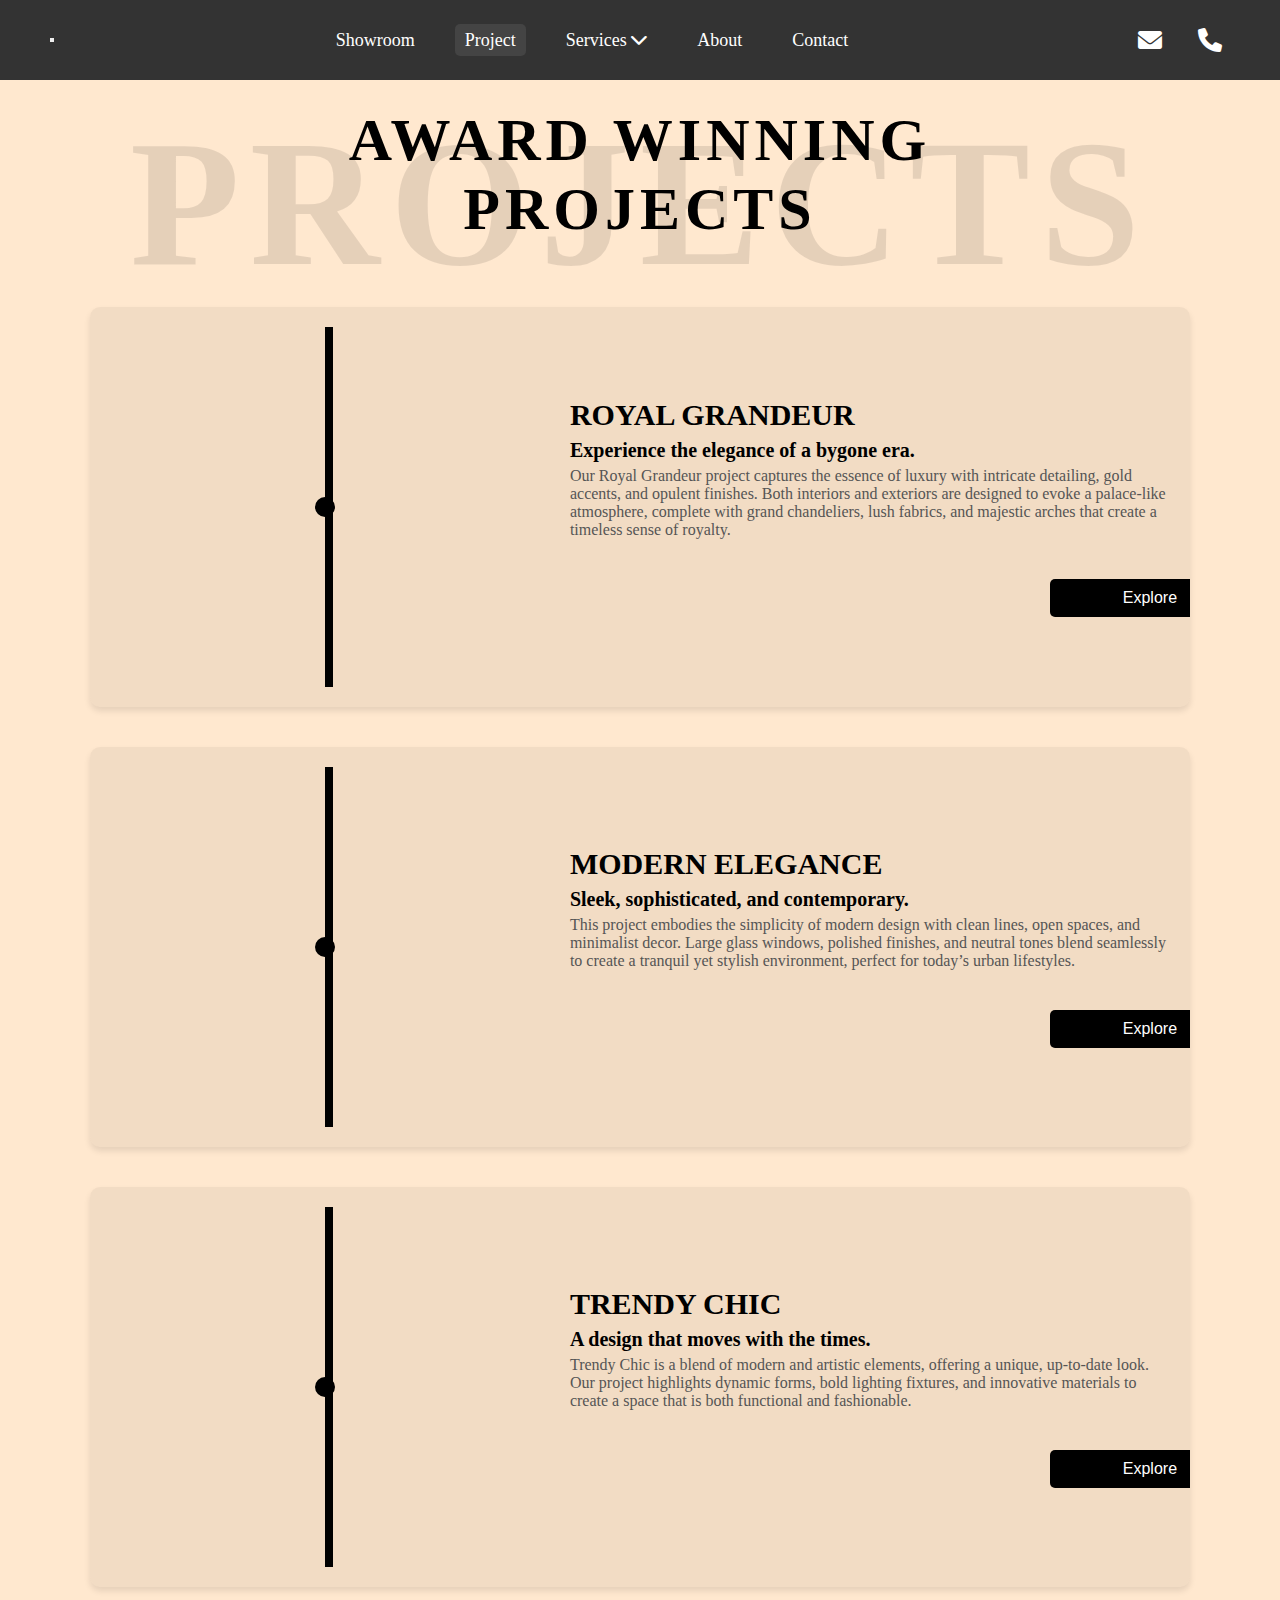
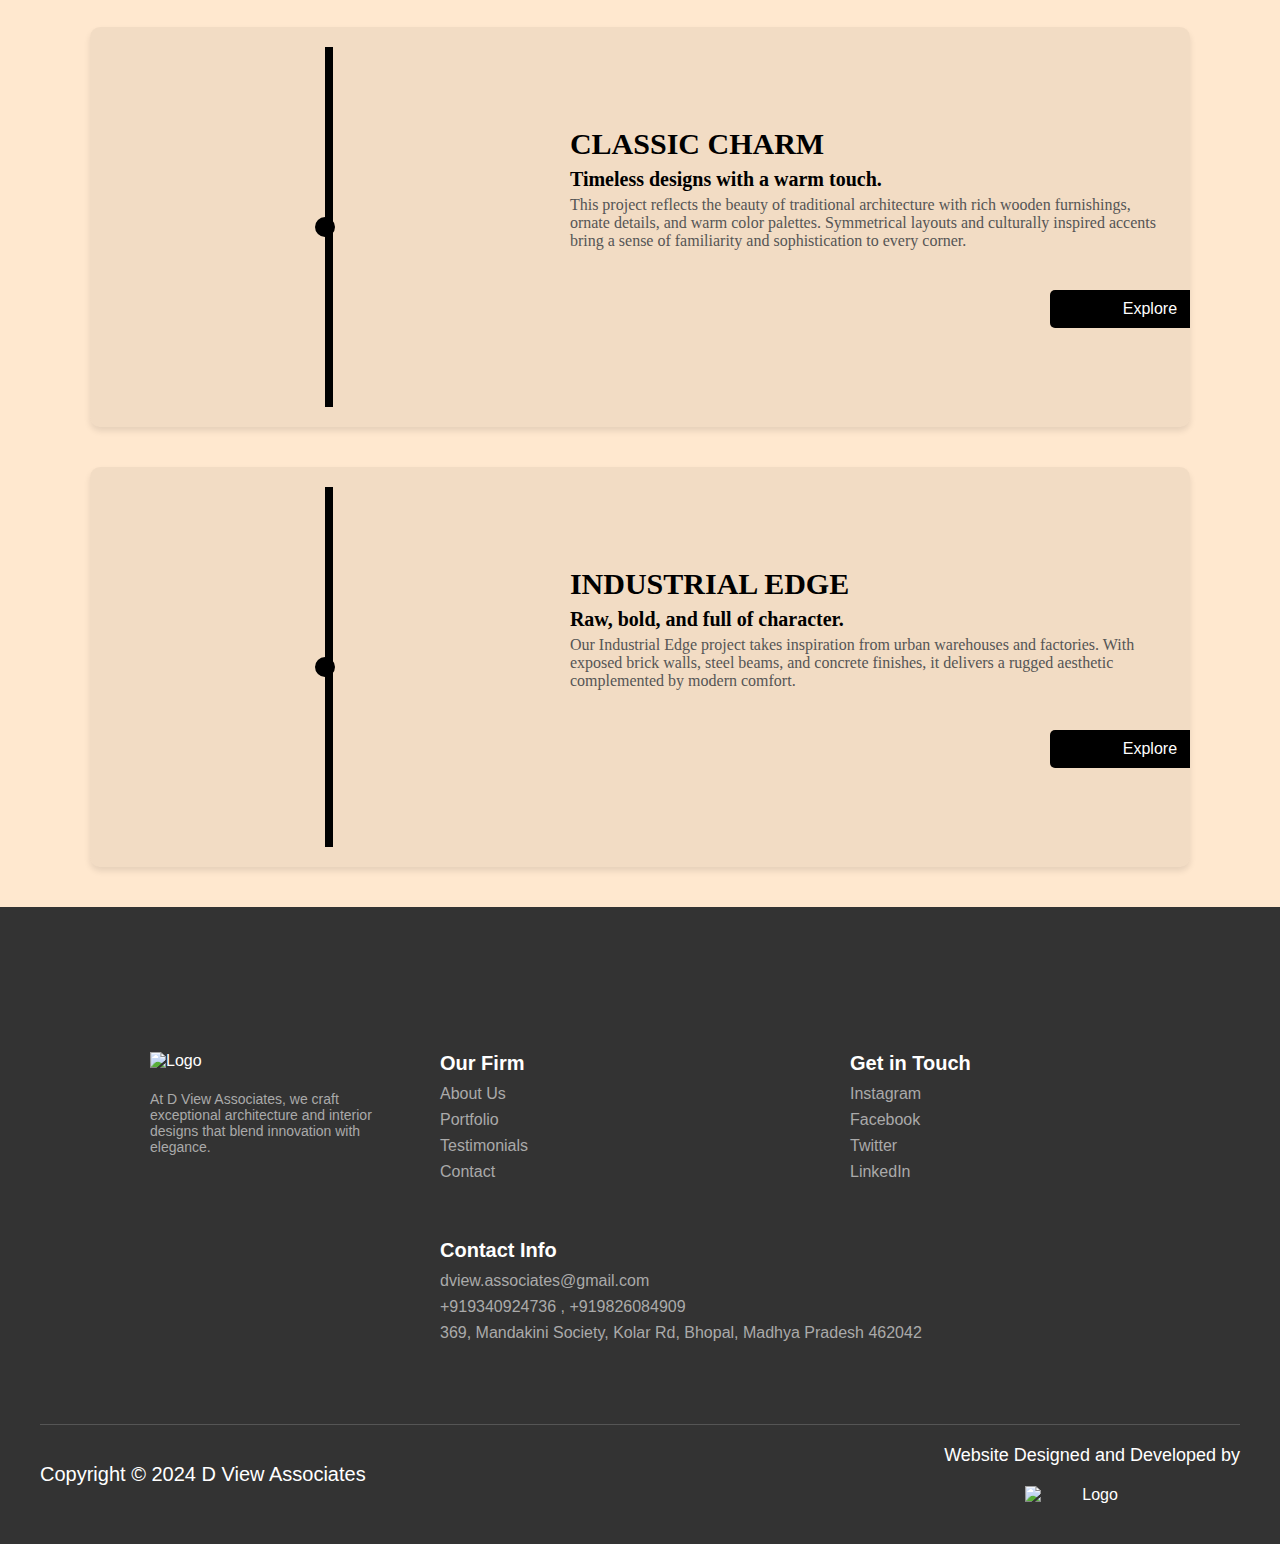
==== projects.html @ cf9302df "Add files via upload" ====
<!DOCTYPE html>
<html lang="en">

<head>
    <meta charset="UTF-8">
    <meta name="viewport" content="width=device-width, initial-scale=1.0">
    <title>Projects</title>
    <link rel="stylesheet" href="projects.css">
    <!-- Link to Font Awesome for icons -->
    <link rel="stylesheet" href="https://cdnjs.cloudflare.com/ajax/libs/font-awesome/6.0.0-beta3/css/all.min.css">
</head>

<body>

    <!-- Navbar Section -->
       <!-- Navbar Section -->
       <div class="navbar">
        <!-- Hamburger Menu Button -->
        <button class="hamburger-btn" id="hamburgerBtn" aria-label="Toggle navigation">
            <span></span>
            <span></span>
            <span></span>
        </button>
        <!-- Logo -->
        <div class="logo">
            <img src="/Users/aakashjaiswal/Desktop/dview/UI:UX/dview_logo_nobg.png" alt="Logo">
        </div>
        <!-- Desktop Menu -->
        <div class="menu desktop-menu">
            <ul>
                <li><a href="dashboard.html">Showroom</a></li>
                <li><a href="#" class="active">Project</a></li>
                <li>
                    <a href="#" class="services-link">
                        Services <i class="fas fa-chevron-down"></i>
                    </a>
                </li>
                <li><a href="aboutus.html">About</a></li>
                <li><a href="contacts.html">Contact</a></li>
            </ul>
        </div>
        <!-- Right Section (Desktop Only) -->
        <div class="right-section desktop-only">
            <a href="mailto:dview.associates@gmail.com" class="fas fa-envelope" aria-label="Email"></a>
            <a href="tel:+919340924736" class="fas fa-phone" aria-label="Contact"></a>
        </div>
    </div>

    <!-- Mobile Navigation -->
    <div class="mobile-nav" id="mobileNav">
        <nav>
            <a href="dashboard.html">Showroom</a>
            <a href="projects.html" class="active2">Project</a>
            <a href="#" class="services-link">Services</a>
            <a href="aboutus.html">About</a>
            <a href="contacts.html">Contact</a>
            <!-- Contact links for mobile -->
            <div class="mobile-contact">
                <a href="mailto:dview.associates@gmail.com">
                    <i class="fas fa-envelope"></i> Email
                </a>
                <a href="tel:+919340924736">
                    <i class="fas fa-phone"></i> Call
                </a>
            </div>
        </nav>
    </div>

    <!-- Text Overlay Widget -->
    <div class="project-section">
        <h1 class="project-title">PROJECTS</h1>
        <h2 class="award-title">AWARD WINNING <br> PROJECTS</h2>
    
        <!-- Widget 1 -->
        <div class="widget">
            <div class="image-slider-container" id="slider1">
                <div class="before-image" style="background-image: url('/Users/aakashjaiswal/Desktop/dview/UI:UX/drag.png');"></div>
                <div class="after-image" style="background-image: url('/Users/aakashjaiswal/Desktop/dview/UI:UX/drag2.png');"></div>
                <div class="slider">
                    <div class="handle"></div>
                </div>
            </div>
            <div class="widget-content">
                <h3>ROYAL GRANDEUR</h3>
                <h4>Experience the elegance of a bygone era.</h4>
                <p>Our Royal Grandeur project captures the essence of luxury with intricate detailing, gold accents, and opulent finishes. Both interiors and exteriors are designed to evoke a palace-like atmosphere, complete with grand chandeliers, lush fabrics, and majestic arches that create a timeless sense of royalty.</p>               
                <button onclick="window.location.href='album.html'">Explore</button>
            </div>
        </div>
    
        <!-- Widget 2 -->
        <div class="widget">
            <div class="image-slider-container" id="slider2">
                <div class="before-image" style="background-image: url('/Users/aakashjaiswal/Desktop/dview/UI:UX/drag5.png');"></div>
                <div class="after-image" style="background-image: url('/Users/aakashjaiswal/Desktop/dview/UI:UX/drag6.png');"></div>
                <div class="slider">
                    <div class="handle"></div>
                </div>
            </div>
            <div class="widget-content">
                <h3>Modern Elegance</h3>
                <h4>Sleek, sophisticated, and contemporary.</h4>
                <p>This project embodies the simplicity of modern design with clean lines, open spaces, and minimalist decor. Large glass windows, polished finishes, and neutral tones blend seamlessly to create a tranquil yet stylish environment, perfect for today’s urban lifestyles.</p>
                <button onclick="window.location.href='album.html'">Explore</button>
            </div>
        </div>
    
        <div class="widget">
            <div class="image-slider-container" id="slider3">
                <div class="before-image" style="background-image: url('/Users/aakashjaiswal/Desktop/dview/UI:UX/darg3.png');"></div>
                <div class="after-image" style="background-image: url('/Users/aakashjaiswal/Desktop/dview/UI:UX/drag4.png');"></div>
                <div class="slider">
                    <div class="handle"></div>
                </div>
            </div>
            <div class="widget-content">
                <h3>Trendy Chic</h3>
                <h4>A design that moves with the times.</h4>
                <p>Trendy Chic is a blend of modern and artistic elements, offering a unique, up-to-date look. Our project highlights dynamic forms, bold lighting fixtures, and innovative materials to create a space that is both functional and fashionable.</p>
                <button onclick="window.location.href='album.html'">Explore</button>
            </div>
        </div>

        <div class="widget">
            <div class="image-slider-container" id="slider4">
                <div class="before-image" style="background-image: url('/Users/aakashjaiswal/Desktop/dview/site_images/Screenshot 2025-01-26 at 11.18.32 PM.jpeg');"></div>
                <div class="after-image" style="background-image: url('/Users/aakashjaiswal/Desktop/dview/site_images/A948DFCA-0AB7-4350-B356-2C0446B22105_1_201_a.jpeg');"></div>
                <div class="slider">
                    <div class="handle"></div>
                </div>
            </div>
            <div class="widget-content">
                <h3>Classic Charm</h3>
                <h4>Timeless designs with a warm touch.</h4>
                <p>This project reflects the beauty of traditional architecture with rich wooden furnishings, ornate details, and warm color palettes. Symmetrical layouts and culturally inspired accents bring a sense of familiarity and sophistication to every corner.</p>
                <button onclick="window.location.href='album.html'">Explore</button>
            </div>
        </div>

        <div class="widget">
            <div class="image-slider-container" id="slider5">
                <div class="before-image" style="background-image: url('/Users/aakashjaiswal/Desktop/dview/site_images/revit-3d-design-visualisation\,png_enhanced.jpeg');"></div>
                <div class="after-image" style="background-image: url('/Users/aakashjaiswal/Desktop/dview/site_images/revit-3d-design-visualisation\,png\ 2_enhanced.jpeg');"></div>
                <div class="slider">
                    <div class="handle"></div>
                </div>
            </div>
            <div class="widget-content">
                <h3>Industrial Edge</h3>
                <h4>Raw, bold, and full of character.</h4>
                <p>Our Industrial Edge project takes inspiration from urban warehouses and factories. With exposed brick walls, steel beams, and concrete finishes, it delivers a rugged aesthetic complemented by modern comfort.</p>               
                <button onclick="window.location.href='album.html'">Explore</button>
            </div>
        </div>
    </div>
    <!-- Dropdown Sections -->
    <div id="servicesDropdown" class="services-dropdown">
        <div class="dropdown-content">
            <div class="dropdown-column">
                <h3>Design Services</h3>
                <a href="album.html">Interior Design</a>
                <a href="album.html">Architectural Design</a>
                <a href="album.html">Space Planning</a>
            </div>
            <div class="dropdown-column">
                <h3>Consultation</h3>
                <a href="album.html">Color Consultation</a>
                <a href="album.html">Material Selection</a>
                <a href="album.html">Lighting Design</a>
            </div>
            <div class="dropdown-column">
                <h3>Implementation</h3>
                <a href="album.html">Project Management</a>
                <a href="album.html">Construction</a>
                <a href="album.html">Renovation</a>
            </div>
        </div>
    </div>
    <footer>
        <div class="footer-container">
          <!-- Left Section: Logo and Message -->
          <div class="footer-left">
            <img src="/Users/aakashjaiswal/Desktop/dview/UI:UX/Dview_web_logo_full.png" alt="Logo" class="footer-logo">
            <p>At D View Associates, we craft exceptional architecture and interior designs that blend innovation with elegance.</p>
          </div>
    
          <!-- Right Section: Columns -->
          <div class="footer-right">
            <!-- Column 1: Our Firm -->
            <div class="footer-column">
              <h3>Our Firm</h3>
              <ul>
                <li><a href="#about">About Us</a></li>
                <li><a href="#portfolio">Portfolio</a></li>
                <li><a href="#testimonials">Testimonials</a></li>
                <li><a href="#contact">Contact</a></li>
              </ul>
            </div>
    
            <!-- Column 2: Get in Touch -->
            <div class="footer-column">
              <h3>Get in Touch</h3>
              <ul>
                <li><a href="https://www.instagram.com/dview.co.in/">Instagram</a></li>
                <li><a href="#facebook">Facebook</a></li>
                <li><a href="#twitter">Twitter</a></li>
                <li><a href="#linkedin">LinkedIn</a></li>
              </ul>
            </div>
    
            <!-- Column 3: Contact Info -->
            <div class="footer-column">
              <h3>Contact Info</h3>
              <ul>
                <li><a><a href="mailto:dview.associates@gmail.com"> dview.associates@gmail.com</a></li>
                <li><a>
                    <a href="tel:+919340924736">+919340924736 ,</a>
                    <a href="tel:+919826084909">+919826084909</a></li>
                <li><a><a href="https://www.google.com/maps/place/369,+Mandakini+Society,+Mandakini+Colony,+Kolar+Rd,+Bhopal,+Madhya+Pradesh+462042/@23.1850171,77.4208085,17z/data=!3m1!4b1!4m6!3m5!1s0x397c436fa3f3d1ff:0x562c33975e2f940d!8m2!3d23.1850171!4d77.4208085!16s%2Fg%2F11kykh_09q?entry=ttu&g_ep=EgoyMDI0MTIxMS4wIKXMDSoASAFQAw%3D%3D">369, Mandakini Society, Kolar Rd, Bhopal, Madhya Pradesh 462042</a> </li>
              </ul>
            </div>
          </div>
        </div>
        <div class="footer-credentials">
            <div class="footer-credentials-line"></div>
            <div class="footer-credentials-content">
              <div class="footer-credentials-left">
                <p>Copyright &#169; 2024 D View Associates</p>
              </div>
              <div class="footer-credentials-right">
                <p>Website Designed and Developed by</p>
                <img src="/Users/aakashjaiswal/Desktop/salefit/salefit_full_nobg.png" alt="Logo" class="footer-credentials-logo">
              </div>
            </div>
          </div>
      </footer>
    <script src="projects.js"></script>
</body>

</html>
---- projects.css ----
/* Reset and base styles */
* {
    margin: 0;
    padding: 0;
    box-sizing: border-box;
}

body {
    margin: 0;
    padding: 0;
    width: 100%;
    min-height: 100vh;
    background: #ffe8cf;
    position: relative;
    overflow-x: hidden;
}

/* Fonts */
@font-face {
    font-family: 'BauerBodoniItalic';
    src: url('fonts/BauerBodoniItalic.otf') format('truetype');
    font-style: italic;
    font-weight: normal;
}

@font-face {
    font-family: 'seasons';
    src: url('fonts/the-seasons.ttf') format('truetype');
    font-style: italic;
    font-weight: normal;
}
@font-face {
    font-family: 'league';
    src: url('/Users/aakashjaiswal/Desktop/Raj_Snacks_Parlour/League_Spartan/league_1.ttf') format('truetype');
    font-style: italic;
    font-weight: normal;
}
@font-face {
    font-family: 'mont';
    src: url('/Users/aakashjaiswal/Desktop/FONTS/montserrat/Montserrat-Bold.ttf') format('truetype');
    font-style: italic;
    font-weight: normal;
}
@font-face {
    font-family: 'mont-reg';
    src: url('/Users/aakashjaiswal/Desktop/FONTS/montserrat/Montserrat-Regular.ttf') format('truetype');
    font-style: italic;
    font-weight: normal;
}
@font-face {
    font-family: 'sans';
    src: url('/Users/aakashjaiswal/Desktop/dview/OnlineWebFonts_COM_8037294ec54f4d066547cb198610d8e1/Sans/Sans.ttf') format('truetype');
    font-weight: normal;
}
@font-face {
    font-family: 'lastica';
    src: url('/Users/aakashjaiswal/Desktop/dview/fonts/fonnts.com-Lastica.ttf') format('truetype');
    font-style: italic;
    font-weight: normal;
}
@font-face {
    font-family: 'FAIR';
    src: url('/Users/aakashjaiswal/Desktop/FONTS/playfair-display/PlayfairDisplay-Regular.ttf') format('truetype');
    font-style: italic;
    font-weight: normal;
}
@font-face {
    font-family: 'FAIR-b';
    src: url('/Users/aakashjaiswal/Desktop/FONTS/playfair-display/PlayfairDisplay-Bold.ttf') format('truetype');
    font-style: italic;
    font-weight: normal;
}
@font-face {
    font-family: 'itc';
    src: url('/Users/aakashjaiswal/Desktop/FONTS/itc bauhaus/BauhausStd-Medium.ttf') format('truetype');
    font-style: italic;
    font-weight: normal;
}
@font-face {
    font-family: 'itc-reg';
    src: url('/Users/aakashjaiswal/Desktop/FONTS/itc bauhaus/BauhausStd-Light.ttf') format('truetype');
    font-style: italic;
    font-weight: normal;
}
@font-face {
    font-family: 'FAIR-b';
    src: url('/Users/aakashjaiswal/Desktop/FONTS/playfair-display/PlayfairDisplay-Bold.ttf') format('truetype');
    font-style: italic;
    font-weight: normal;
}
@font-face {
    font-family: 'amb';
    src: url('/Users/aakashjaiswal/Desktop/FONTS/ambiguity/FontsFree-Net-Ambiguity4.ttf') format('truetype');
    font-style: italic;
    font-weight: normal;
}
/* Navbar */
.navbar {
    position: fixed;
    top: 0;
    left: 0;
    width: 100%;
    height: 80px;
    background: #333;
    z-index: 1000;
    display: flex;
    justify-content: space-between;
    align-items: center;
    padding: 0 50px; /* Increased padding */
}

.logo {
    position: absolute;
    left: 30px;
    height: 120px;
    z-index: 1002;
}

.logo img {
    height: 100%;
    width: auto;
}

/* Desktop Menu */
.menu.desktop-menu {
    display: flex;
    align-items: center;
}

.menu.desktop-menu ul {
    display: flex;
    list-style: none;
    gap: 30px; /* Increased gap */
    margin: 0;
    padding: 0;
}

.menu.desktop-menu ul li a {
    text-decoration: none;
    color: white;
    font-size: 18px;
    padding: 6px 10px;
    line-height: 80px;
    transition: all 0.3s ease;
    font-family: 'seasons', serif;
    font-weight: 500;
}

.menu.desktop-menu ul li a.active { 
    background-color: #444;
    border-radius: 5px; /* Optional for smooth edges */
 }

/* Right Section */
.right-section.desktop-only {
    display: flex;
    align-items: center;
    gap: 20px;
}

.right-section.desktop-only a {
    font-size: 24px;
    color: white;
    text-decoration: none;
    padding: 8px;
}

/* Mobile Elements - Hidden by Default */
.hamburger-menu {
    display: none;
    cursor: pointer;
}

.sidenav {
    display: none;
}

/* Mobile Styles */
@media screen and (max-width: 768px) {
    /* Force mobile viewport */
    html, body {
        width: 100%;
        overflow-x: hidden;
        -webkit-text-size-adjust: 100%;
    }

    /* Navbar mobile */
    .navbar {
        height: 60px;
        padding: 0 15px;
        position: fixed;
        top: 0;
        left: 0;
        width: 100%;
        display: flex;
        justify-content: center;
        align-items: center;
        background: #333;
        z-index: 1000;
    }

    .logo {
        left: 50%;
        transform: translateX(-50%);
    }

    .logo img {
        height: 70px;
    }

    /* Hide desktop elements */
    .menu.desktop-menu,
    .right-section.desktop-only,
    .floating-leaf,
    #servicesDropdown,
    .dropdown {
        display: none !important;
    }

    /* Main content container */
    .main-content {
        width: 100%;
        margin-top: 60px;
        padding: 15px;
        background: #fff;
        position: relative;
        z-index: 1;
    }


    /* Footer adjustments */
    footer {
        width: 100%;
        padding: 20px 15px;
    }

    .footer-container {
        flex-direction: column;
    }

    /* Ensure all content is visible */
    .main-content *,
    .navbar * {
        visibility: visible !important;
        opacity: 1 !important;
    }

    /* Fix image scaling */
    img {
        max-width: 100%;
        height: auto;
    }

    /* Sidenav styles */
    .sidenav {
        height: 100vh;
        width: 0;
        position: fixed;
        top: 60px;
        left: -250px; /* Start off-screen */
        background-color: #333;
        overflow-x: hidden;
        transition: all 0.3s ease-in-out;
        z-index: 999;
        padding-top: 20px;
    }

    .sidenav.active {
        left: 0; /* Slide in */
        width: 250px;
    }

    .sidenav a {
        padding: 15px 25px;
        text-decoration: none;
        font-size: 18px;
        color: white;
        display: block;
        transition: 0.3s;
        white-space: nowrap;
        font-family: 'seasons', serif;
    }

    .sidenav a:hover {
        color: #f1f1f1;
    }

    /* Hamburger menu */
    .hamburger-menu {
        display: block;
        position: absolute;
        left: 15px;
        top: 50%;
        transform: translateY(-50%);
        cursor: pointer;
        z-index: 1001;
    }

    .hamburger-line {
        width: 25px;
        height: 3px;
        background-color: white;
        margin: 5px 0;
        transition: 0.3s;
        display: block;
    }

    /* Active Hamburger Animation */
    .hamburger-menu.active .hamburger-line:nth-child(1) {
        transform: rotate(-45deg) translate(-5px, 6px);
    }

    .hamburger-menu.active .hamburger-line:nth-child(2) {
        opacity: 0;
    }

    .hamburger-menu.active .hamburger-line:nth-child(3) {
        transform: rotate(45deg) translate(-5px, -6px);
    }

    /* Sidenav */
    .sidenav {
        height: 100%;
        width: 250px;
        position: fixed;
        top: 60px;
        left: -250px;
        background-color: #333;
        overflow-x: hidden;
        transition: 0.3s;
        z-index: 999;
        padding-top: 20px;
    }

    .sidenav.active {
        left: 0;
    }

    .sidenav a {
        padding: 15px 25px;
        text-decoration: none;
        font-size: 18px;
        color: white;
        display: block;
        transition: 0.3s;
        font-family: 'seasons', serif;
    }

    .sidenav a:hover {
        background-color: #444;
    }

    .sidenav-contact {
        position: absolute;
        bottom: 20px;
        width: 100%;
        display: flex;
        justify-content: center;
        gap: 20px;
    }

    .sidenav-contact a {
        padding: 10px;
        font-size: 20px;
    }

    /* Navbar adjustments */
    .navbar {
        justify-content: center;
        padding: 0 15px;
    }

    .logo {
        margin: 0 auto;
    }

    /* Hamburger Button */
    .hamburger-btn {
        position: absolute;
        left: 15px;
        top: 50%;
        transform: translateY(-50%);
        background: none;
        border: none;
        cursor: pointer;
        z-index: 1001;
        padding: 10px;
    }

    .hamburger-btn span {
        display: block;
        width: 25px;
        height: 3px;
        background-color: white;
        margin: 5px 0;
        transition: 0.3s;
    }

    /* Mobile Navigation */
    .mobile-nav {
        position: fixed;
        top: 60px;
        left: -250px;
        width: 250px;
        height: calc(100vh - 60px);
        background-color: #333;
        transition: 0.3s;
        z-index: 999;
    }

    .mobile-nav.active {
        left: 0;
    }

    .mobile-nav nav {
        padding: 20px 0;
    }

    .mobile-nav a {
        display: block;
        padding: 15px 25px;
        color: white;
        text-decoration: none;
        font-size: 18px;
        transition: 0.3s;
    }

    .mobile-nav a:hover {
        background-color: #444;
    }

    /* Active Hamburger */
    .hamburger-btn.active span:nth-child(1) {
        transform: rotate(-45deg) translate(-5px, 6px);
    }

    .hamburger-btn.active span:nth-child(2) {
        opacity: 0;
    }

    .hamburger-btn.active span:nth-child(3) {
        transform: rotate(45deg) translate(-5px, -6px);
    }
}

/* Desktop Dropdown Styles */
.dropdown {
    position: absolute;
    top: 80px; /* Height of navbar */
    left: 50%;
    transform: translateX(-50%);
    background: white;
    min-width: 800px;
    display: none;
    padding: 20px;
    box-shadow: 0 2px 5px rgba(0,0,0,0.1);
    z-index: 999;
}

/* Dropdown columns */
.dropdown-column {
    float: left;
    width: 33.33%;
    padding: 10px 20px;
}

.dropdown-column h3 {
    color: #333;
    margin-bottom: 15px;
    font-size: 18px;
}

.dropdown-column a {
    display: block;
    color: #666;
    padding: 8px 0;
    text-decoration: none;
    transition: 0.3s;
}

.dropdown-column a:hover {
    color: #333;
}

/* Show dropdown */
.dropdown.show {
    display: block;
}

/* Desktop Menu Item with Dropdown */
.menu.desktop-menu ul li {
    position: relative;
}

/* Specific styles for email and contact icons */
.right-section .fa-envelope,
.right-section .fa-phone {
    transition: all 0.3s ease-in-out;
}

.right-section .fa-envelope:hover,
.right-section .fa-phone:hover {
    background-color: #555;
    border-radius: 50%;
    transform: scale(1.2);
    box-shadow: 0 4px 8px rgba(0, 0, 0, 0.3);
}
#searchDropdown {
    display: block; /* Initially hidden */
    position: absolute;
    top: 83px; /* Adjust based on your layout */
    background-color: #999;
    border-radius: 25px; /* Rounded corners */
    box-shadow: 0 4px 10px rgba(0, 0, 0, 0.1); /* Add subtle shadow */
    z-index: 100;
    align-items: ends;
    width: 300px;
}

/* Search input field */
#searchInput {
    width: 280px;;
    font-size: 16px;
    border: 1px solid #ccc;
    border-radius: 10px; /* Make it rounded */
    outline: none;
    transition: all 0.3s ease;
    height: 40px;

}

/* Focus effect */
#searchInput:focus {
    border-color: #007BFF;
    box-shadow: 0 0 5px rgba(0, 123, 255, 0.5);
}

/* Suggestion dropdown list */
#suggestionList {
    list-style: none;
    margin: 10px 0 0;
    padding: 0;
    max-height: 200px; /* Add scroll if suggestions are many */
    overflow-y: auto;
    background-color: #999;
}

/* Suggestion items */
#suggestionList li {
    padding: 10px 15px;
    font-size: 14px;
    cursor: pointer;
    color: #333;
    transition: background-color 0.3s ease;
    background-color: white;
}

/* Highlighted suggestion */
#suggestionList li:hover {
    background-color: #007BFF;
    color: #fff;
}
/*leaf section*/

.floating-leaf {
    position: fixed; /* or absolute, depending on your layout */
    z-index: -1; /* Set to a low positive value */
    opacity: 1; /* Ensure it is fully visible */
    height: 600px; /* Adjust height as needed */
    width: auto; /* Adjust width as needed */
}

.leaf-left {
    left: -300px; /* Position it on the left */
    top: 10%; /* Adjust as needed */
}

.leaf-right {
    right: -300px; /* Position it on the right */
    top: 10%; /* Adjust as needed */
}
@keyframes floatLeft {
    0% {
        transform: translateY(0);
    }
    50% {
        transform: translateY(20px);
    }
    100% {
        transform: translateY(0);
    }
}

@keyframes floatRight {
    0% {
        transform: translateY(0);
    }
    50% {
        transform: translateY(-20px);
    }
    100% {
        transform: translateY(0);
    }
}


/* General Footer Styling */
footer {
    background-color: #333;
    color: #fff;
    padding: 40px;
  }
  
  .footer-container {
    display: flex;
    justify-content: space-between;
    align-items: flex-start;
    flex-wrap: wrap;
  }
  
  /* Left Section */
  .footer-left {
    max-width: 25%;
    text-align: left;
    position: relative;
    margin-top:5%;
    font-family: sans-serif; /* Make the container relative for absolute positioning of child elements */
  }
  
  .footer-logo {
    width: 18vh;
    margin-bottom: 0px;
    margin-left: 20%;
    padding-top: 0px;
   margin-bottom: 7%; /* Lifts the logo higher */
  }
  
  .footer-left p {
    font-size: 14px;
    color: #aaa;
    margin-top: 5px; /* Brings the text closer to the logo */
    text-align: start;
    margin-left: 20%;
  }
  
  /* Right Section */
  .footer-right {
    display: flex;
    justify-content: space-between;
    flex-wrap: wrap;
    width: 70%;
    margin-top: 5%;
    background-color: #333;
  }
  
  .footer-column {
    flex: 1;
    min-width: 150px;
    margin: 0 20px;
  }
  
  .footer-column h3 {
    font-size: 20px;
    margin-bottom: 10px;
    font-family: sans-serif;
    font-weight: 550;
    text-align: start;
  }
  
  .footer-column ul {
    list-style: none;
    padding: 0;
    font-family: sans-serif;
    text-align: start;
    background-color: #333;
  }
  
  .footer-column ul li {
    margin-bottom: 8px;
  }
  
  .footer-column ul li a {
    color: #aaa;
    text-decoration: none;
    font-size: 16px;
  }
  
  .footer-column ul li a:hover {
    color: #fff;
    text-decoration: underline;
  }

  .footer-credentials {
    background-color: #333;
    color: #fff;
    padding-top: 2%;
    font-family: sans-serif;

  }
  
  .footer-credentials-line {
    border-top: 1px solid #555;
    margin-bottom:20px;
    width: 100%;
  }
  
  .footer-credentials-content {
    display: flex;
    justify-content: space-between;
    align-items: center;
  }
  
  .footer-credentials-left p {
    margin: 0;
    font-size:20px;
  }
  
  .footer-credentials-right {
  text-align: center; /* Center the content */
  display: flex;
  flex-direction: column; /* Stack the text and logo */
  align-items: center; /* Center align items */
}

.footer-credentials-right p {
  margin: 0 0 20px 0; /* Space between text and logo */
  font-size: 18px;
  font-weight:100;
}

.footer-credentials-logo {
  width: 15vh;
  height: auto;
}

/* Responsive Design */
@media (max-width: 768px) {
    .menu ul {
        display: none;
    }

    .dropdown {
        position: fixed;
        top: 80px;
        left: 0;
        right: 0;
        width: 100%;
        height: calc(100vh - 80px);
        max-height: calc(100vh - 80px);
        overflow-y: auto;
    }

    .dropdown .dropdown-column {
        width: 100%;
    }

    .advertisement-container {
        flex-direction: column;
        padding: 10px;
        gap: 30px;
        align-items: center; /* Center all items */
        width: 100%;
    }

    .ad-column {
        width: 90%; /* Slightly less than full width */
        margin: 0 auto; /* Center the column */
    }

    /* Large Ad Widget */
    .ad-widget-large {
        width: 98%;
        margin: 0 auto 15px;
        display: flex;
        flex-direction: column;
        align-items: center;
        border-radius: 8px;
        overflow: hidden;
        box-shadow: 0 4px 8px rgba(0,0,0,0.1);
        min-height: 580px;
        position: relative;
        background-size: 100% 100%; /* Full coverage */
        background-position: center;
        background-repeat: no-repeat;
    }

    .left-widget {
        width: 100%;
        height: 280px;
        position: relative;
        margin-bottom: 0;
        overflow: hidden; /* Ensure image doesn't overflow */
    }

    .left-widget img {
        width: 100%;
        height: 100%;
        object-fit: cover;
        object-position: center;
        display: block;
    }

    .right-widget {
        width: 100%;
        padding: 10px 15px;
        display: flex;
        flex-direction: column;
        align-items: center;
        text-align: center;
        background: rgba(255, 255, 255, 0.9);
    }

    /* Small Ad Widget */
    .ad-widget-small {
        width: 98%;
        margin: 0 auto 15px;
        padding: 30px;
        text-align: center;
        border-radius: 10px;
        box-shadow: 0 4px 8px rgba(0,0,0,0.1);
    }

    .small-image {
        width: 100%;
        max-width: 200px;
        margin: 0 auto 20px;
    }

    .small-image img {
        width: 100%;
        height: auto;
        display: block;
    }

    /* Medium Ad Widget */
    .ad-widget-medium {
        width: 98%;
        margin: 0 auto 15px;
        padding: 30px;
        text-align: center;
        border-radius: 10px;
        box-shadow: 0 4px 8px rgba(0,0,0,0.1);
    }

    /* Text and button styles */
    .ad-heading {
        font-size: 28px;
        margin: 5px 0;
        line-height: 1.2;
    }

    .ad-subheading {
        font-size: 36px;
        margin: 5px 0;
        line-height: 1.2;
    }

    .ad-desp {
        font-size: 15px;
        line-height: 1.5;
        margin: 8px 0;
        padding: 0 10px;
        max-width: 95%;
    }

    .ad-button {
        margin: 12px 0;
        padding: 12px 35px;
        font-size: 16px;
        width: auto;
        display: inline-block;
        position: relative;
        z-index: 1;
        background: #000;
        color: #fff;
        border: none;
        border-radius: 4px;
        cursor: pointer;
        text-decoration: none;
        text-align: center;
    }

    /* Feedback Widget */
    .feedback-widget-large {
        width: 90%;
        margin: 20px auto;
        padding: 30px 20px;
        text-align: center;
        border-radius: 10px;
        box-shadow: 0 4px 8px rgba(0,0,0,0.1);
        background: #fff;
    }

    /* Common margins and padding */
    .ad-heading,
    .ad-subheading,
    .ad-desp,
    .ad-button,
    .feedback-text,
    .feedback-provider {
        margin-left: auto;
        margin-right: auto;
        max-width: 90%;
    }

    /* Hide extra feedback widgets */
    .feedback-widget-medium,
    .feedback-widget-small {
        display: none;
    }
}

/* Responsive images */
img {
    max-width: 100%;
    height: auto;
    display: block;
}

/* Services Dropdown */
#servicesDropdown {
    position: fixed;
    top: 80px;
    left: 0;
    width: 100%;
    background: white;
    display: none;
    padding: 20px 0;
    box-shadow: 0 2px 5px rgba(0,0,0,0.1);
    z-index: 999;
}

#servicesDropdown.show {
    display: block;
}

.dropdown-content {
    max-width: 1200px;
    margin: 0 auto;
    display: flex;
    justify-content: space-between;
    padding: 0 20px;
}

.dropdown-column {
    flex: 1;
    padding: 0 20px;
}

.dropdown-column h3 {
    color: #333;
    margin-bottom: 15px;
    font-size: 18px;
}

.dropdown-column a {
    display: block;
    color: #666;
    padding: 8px 0;
    text-decoration: none;
    transition: 0.3s;
}

.dropdown-column a:hover {
    color: #333;
}

/* Mobile Navigation */
@media screen and (max-width: 768px) {
    .navbar {
        height: 60px;
        padding: 0 15px;
    }

    .hamburger-btn {
        position: absolute;
        left: 15px;
        top: 50%;
        transform: translateY(-50%);
        background: none;
        border: none;
        cursor: pointer;
        z-index: 1001;
        padding: 10px;
        display: block;
    }

    .hamburger-btn span {
        display: block;
        width: 25px;
        height: 3px;
        background-color: white;
        margin: 5px 0;
        transition: 0.3s;
    }

    .hamburger-btn.active span:nth-child(1) {
        transform: rotate(-45deg) translate(-5px, 6px);
    }

    .hamburger-btn.active span:nth-child(2) {
        opacity: 0;
    }

    .hamburger-btn.active span:nth-child(3) {
        transform: rotate(45deg) translate(-5px, -6px);
    }

    .mobile-nav {
        position: fixed;
        top: 60px;
        left: -250px;
        width: 250px;
        height: calc(100vh - 60px);
        background-color: #333;
        transition: 0.3s;
        z-index: 999;
    }

    .mobile-nav.active {
        left: 0;
    }

    .mobile-nav nav {
        padding: 20px 0;
    }

    .mobile-nav a {
        display: block;
        padding: 15px 25px;
        color: white;
        text-decoration: none;
        font-size: 18px;
        transition: 0.3s;
    }

    .menu.desktop-menu,
    #servicesDropdown {
        display: none !important;
    }
}

/* Services dropdown styles */
.services-dropdown {
    position: fixed;
    top: 80px;
    left: 0;
    width: 100%;
    background: white;
    opacity: 0;
    visibility: hidden;
    transform: translateY(-10px);
    transition: all 0.3s ease-in-out;
    box-shadow: 0 2px 5px rgba(0,0,0,0.1);
    z-index: 999;
}

.services-dropdown.show {
    opacity: 1;
    visibility: visible;
    transform: translateY(0);
}

.dropdown-content {
    max-width: 1200px;
    margin: 0 auto;
    display: flex;
    justify-content: space-between;
    padding: 30px 50px;
}

.dropdown-column {
    flex: 1;
    padding: 0 20px;
}

.dropdown-column h3 {
    color: #333;
    margin-bottom: 15px;
    font-size: 18px;
    font-weight: bold;
}

.dropdown-column a {
    display: block;
    color: #666;
    padding: 8px 0;
    text-decoration: none;
    transition: 0.3s;
}

.dropdown-column a:hover {
    color: #333;
    padding-left: 5px;
}

/* Services link active state */
.services-link.active {
    color: #fff;
}

/* Chevron animation */
.services-link i {
    transition: transform 0.3s ease;
}

.services-link.active i {
    transform: rotate(180deg);
}

/* Footer base styles */
.footer-container {
    display: flex;
    justify-content: space-between;
    padding: 50px;
    background: #333;
    color: white;
}

.footer-left {
    flex: 1;
    max-width: 300px;
}

.footer-right {
    display: flex;
    gap: 50px;
}

.footer-column {
    min-width: 200px;
}

/* Mobile footer styles */
@media (max-width: 768px) {
    .footer-container {
        flex-direction: column;
        padding: 30px 20px;
        align-items: center;
        text-align: center;
    }

    .footer-left {
        max-width: 100%;
        margin-bottom: 40px;
        display: flex;
        flex-direction: column;
        align-items: center;
    }

    .footer-logo {
        width: 120px;
        height: auto;
        margin: 0 auto 20px; /* Center horizontally with auto margins */
        display: block; /* Ensure block display */
    }

    .footer-left p {
        text-align: center;
        max-width: 300px;
        margin: 0 auto;
    }

    .footer-right {
        flex-direction: column;
        gap: 40px;
        width: 100%;
        align-items: center;
    }

    .footer-column {
        width: 100%;
        max-width: 300px;
        text-align: center;
        margin: 0 auto;
    }

    .footer-column h3 {
        margin-bottom: 20px;
        text-align: center;
    }

    .footer-column ul {
        padding: 0;
        list-style: none;
        display: flex;
        flex-direction: column;
        align-items: center;
    }

    .footer-column ul li {
        margin-bottom: 15px;
        text-align: center;
    }

    .footer-column ul li a {
        display: inline-block;
        text-align: center;
    }

    .footer-credentials {
        text-align: center;
        padding: 15px;
        width: 100%;
    }

    .footer-credentials-line {
        margin: 10px 0 25px 0; /* Increased bottom margin to 25px */
    }

    .footer-credentials-content {
        flex-direction: column;
        align-items: center;
        gap: 20px; /* Increased gap */
    }

    .footer-credentials-right {
        display: flex;
        flex-direction: column;
        align-items: center;
        width: 100%;
        margin-top: 15px; /* Added top margin */
    }

    .footer-credentials-right p {
        font-size: 11px;
        margin: 0 0 15px 0; /* Added bottom margin */
    }

    .footer-credentials-logo {
        width: 120px;
        height: auto;
        margin: 10px auto; /* Increased vertical margin */
        display: block;
    }
}

/* Entire Contact Section */
.entire-container {
    display: grid;
    grid-template-columns: 1fr 1fr; /* Two equal sections */
    gap: 20px;
    align-items: center;
    padding: 20px;
    background-color: rgba(0, 0, 0, 0.1);
    overflow: hidden;
    margin: 40px;
    border-radius: 30px;
    row-gap: 40px ;
    margin-top: 100px;
}

/* Map Section */
.map-container {
    min-width: 400px; /* Prevents excessive shrinking */
    max-width: 500px;
    margin: 50px auto; /* Centers and adds top margin */
    border-radius: 30px;
    z-index: 1;
    row-gap: 10px;
}

/* Contact Information Section */
.info-container {
    min-width: 400px;
    padding: 20px;
    text-align: center;
    z-index: 1;
    align-items: center;
}

.info-container p {
    font-size: 18px;
    margin: 10px 0;
    align-items: center
}

/* Contact Buttons */
/* Contact Buttons */
.contact-buttons {
    display: flex;
    gap: 10px;
    margin-top: 15px;
    justify-content: center; /* Centers the buttons */
    align-items: center;
}

/* Contact Buttons Styling */
.contact-buttons .btn {
    padding: 10px 15px;
    text-decoration: none;
    color: #fff;
    border-radius: 5px;
    text-align: center;
}

/* Button Colors */
.call-btn {
    background-color: #28a745;
}

.email-btn {
    background-color: #007bff;
}

.directions-btn {
    background-color: #ff9800;
}


/* Responsive Design */
@media screen and (max-width: 900px) {
    .entire-container {
        grid-template-columns: 1fr; /* Stack on smaller screens */
        padding: 1rem;
    }

    .map-container,
    .info-container {
        width: 100%;
        min-width: 300px; /* Prevents shrinking too much */
        text-align: center;
        margin: 20px auto; /* Keeps elements centered */
    }

    .info-container h2 {
        font-size: 1.8rem;
    }

    .info-container h1 {
        font-size: 2rem;
    }

    .info-container h3 {
        font-size: 1.3rem;
    }
}
.active2 {
    background: #444; /* Blue background */
    color: white;
    margin: 10PX;
    border-radius: 10px;
    padding: 10px 15px;
    box-shadow: 0 4px 6px rgba(0, 0, 0, 0.1);
}



/* Responsive adjustments */
@media (max-width: 768px) {
    .active2 {
        font-size: 14px;
        padding: 8px 12px;
    }
}




.project-section {
    position: relative; /* Enables stacking of child elements */
    text-align: center; /* Center align the text */
    margin-top: 1rem; /* Space above the section */
    z-index: 1;
}
.project-title {
    margin-top: 5%;
    font-family: 'seasons', serif;
    font-size: 180px; /* Large text */
    font-weight: bold;
    color: rgba(0, 0, 0, 0.1); /* Semi-transparent black */
    font-family: 'league';
    letter-spacing: 10px;
    z-index: 10;
}

/* AWARD WINNING PROJECT Title */
.award-title {
    font-family: 'mont', serif;
    font-size: 60px; /* Smaller than PROJECT title */
    font-weight: bold;
    color: #000; /* Solid black */
    position: absolute; /* Position it absolutely */
    top: 75px; /* Adjust this to position it correctly on top of PROJECT title */
    left: 50%; /* Center horizontally */
    transform: translate(-50%, -50%); /* Adjust its position */
    z-index: 20; /* Ensure it appears above PROJECT title */
    letter-spacing: 5px;
    text-align: center;
}

.widget {
    display: flex;
    margin-bottom: 40px;
    background: rgba(1, 1, 1, 0.05);
    border-radius: 10px;
    overflow: hidden;
    box-shadow: 0 4px 6px rgba(0, 0, 0, 0.1);
    margin-left: 7%;
    margin-right: 7%;
    height: 400px; /* Adjust widget height */
}

.image-slider-container {
    position: relative;
    width: 40%; /* Reduce width to take less area */
    height: 90%; /* Reduce height relative to the widget */
    margin: auto;
    margin-left: 30px;
}

.before-image,
.after-image {
    position: absolute;
    top: 0;
    left: 0;
    width: 100%;
    height: 100%;
    background-size: cover;
    background-position: center;
}

.before-image {
    z-index: 2;
    clip-path: inset(0 50% 0 0);
}

.after-image {
    z-index: 1;
}

.slider {
    position: absolute;
    top: 0;
    bottom: 0;
    left: 50%;
    width: 8px;
    background-color: black;
    cursor: ew-resize;
    z-index: 3;
}

.handle {
    position: absolute;
    top: 50%;
    left: -10px;
    width: 20px;
    height: 20px;
    background-color: black;
    border: 2px solid black;
    border-radius: 50%;
    transform: translateY(-50%);
    z-index: 4;
}

.widget-content {
    flex: 1;
    padding: 20px;
    display: flex;
    flex-direction: column;
    justify-content: center;
    width: 60%; /* Increase the content section's width */
    padding-left: 20PX;
}

.widget-content h3 {
    font-size: 30px;
    margin-bottom: 7px;
    font-family: 'mont';
    text-align: start;
    padding-left: 20PX;
    text-transform: uppercase;
}
.widget-content h4 {
    font-size: 20px;
    margin-bottom: 5px;
    font-family: 'mont';
    text-align: start;
    padding-left: 20PX;
    margin-top: 0%;
}
.widget-content p {
    font-size: 16px;
    margin-bottom: 40px;
    color: #555;
    font-family: 'mont-reg';
    text-align: start;
    padding-left: 20px;
}

.widget-content button {
    padding: 10px 20px;
    font-size: 16px;
    color: white;
    background-color: black;
    border: none;
    border-radius: 5px;
    cursor: pointer;
    width: 200px;
    margin-right: 200px;
    margin-left: 500px;
    font-family: sans-serif;
    
}

.widget-content button:hover {
    background-color: #333;
}
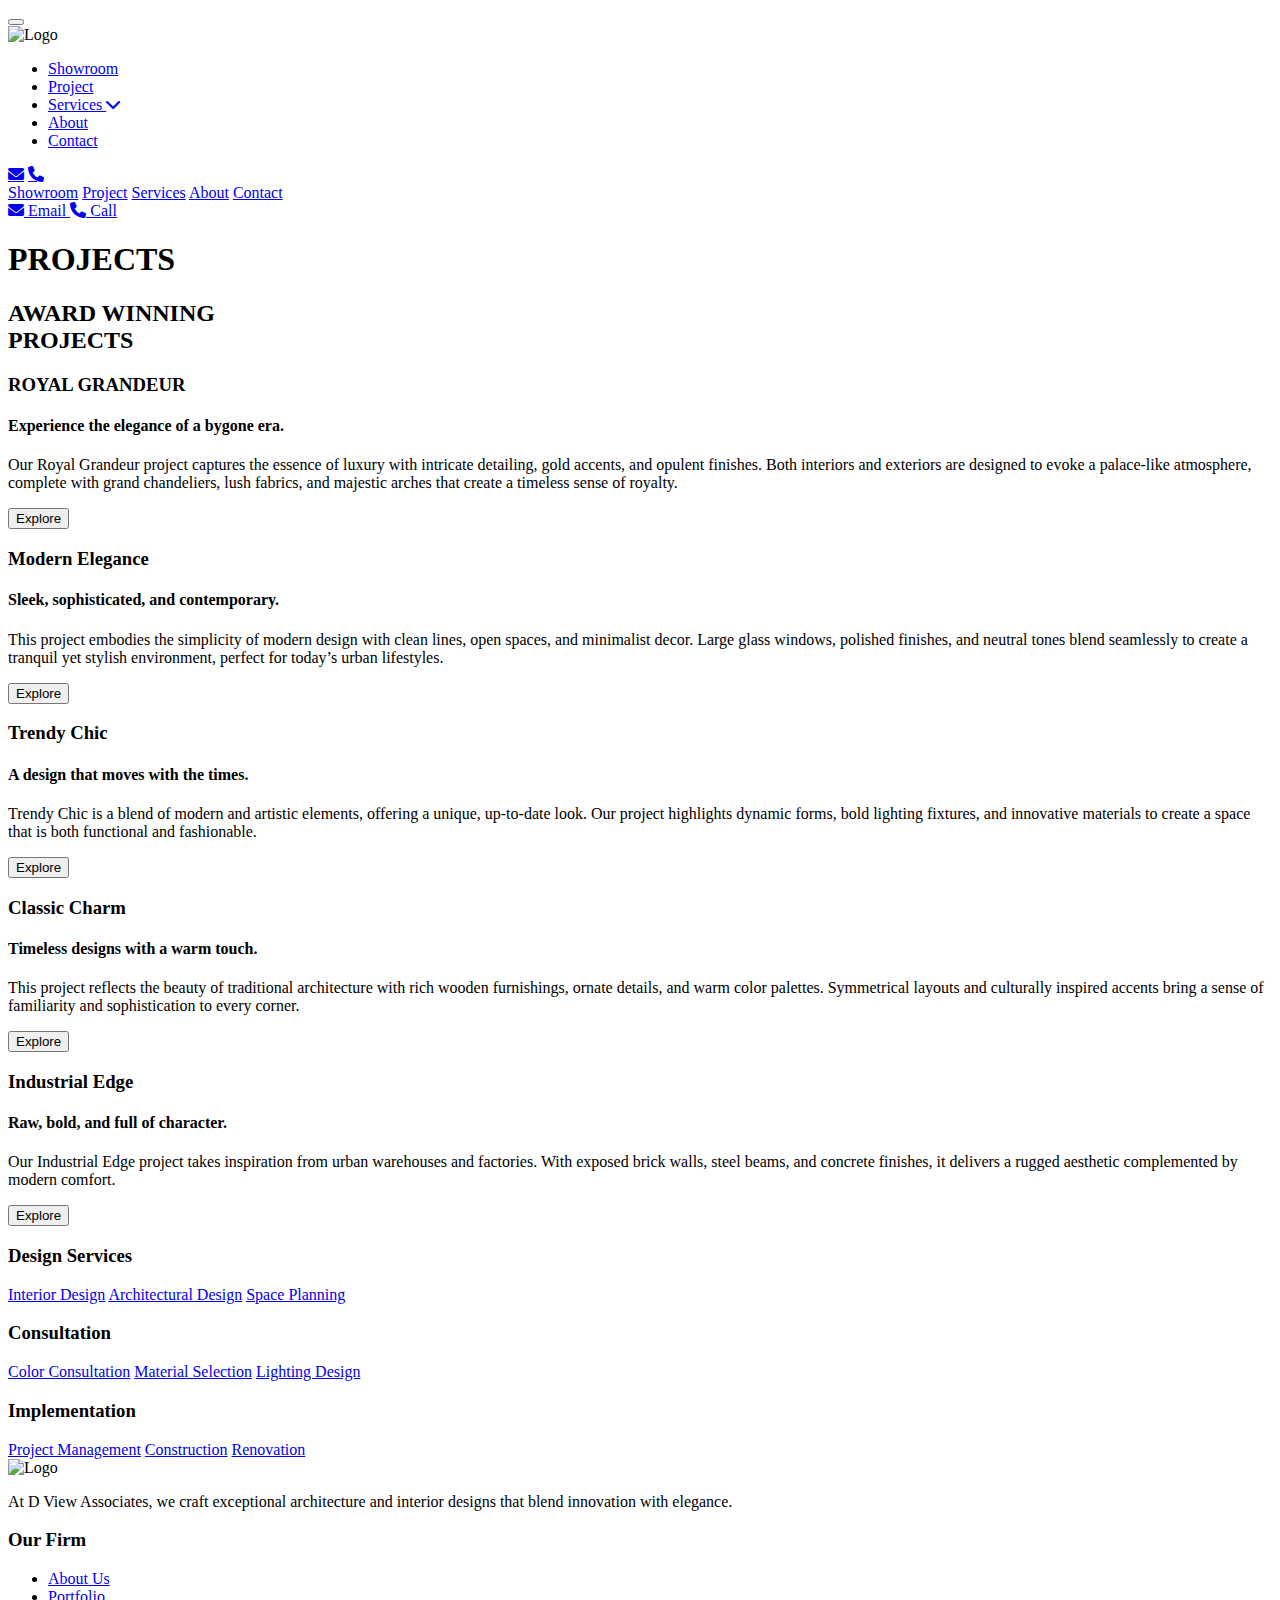
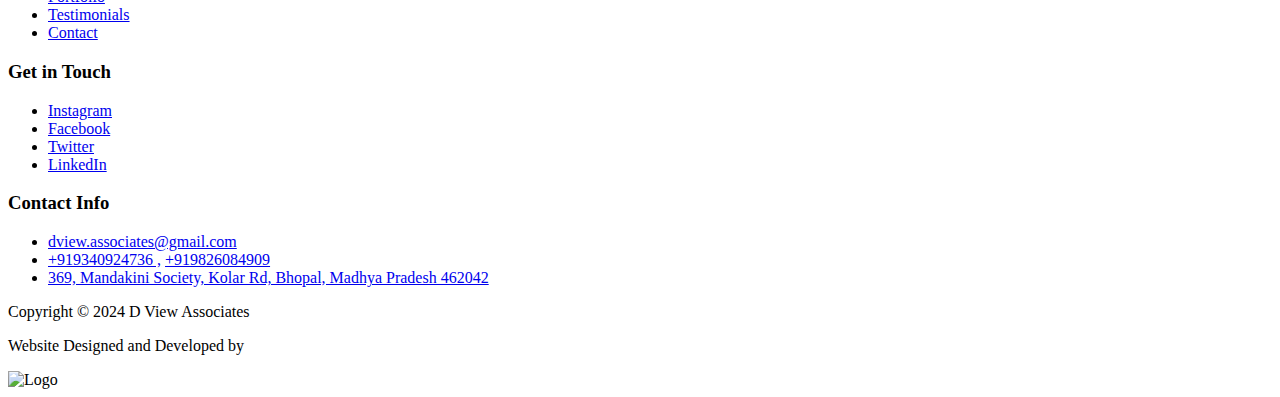
==== commit 9bdddd5f: "Update projects.html" ====
--- a/projects.html
+++ b/projects.html
@@ -51,7 +51,7 @@
         <nav>
             <a href="dashboard.html">Showroom</a>
             <a href="projects.html" class="active2">Project</a>
-            <a href="#" class="services-link">Services</a>
+            <a href="album.html" class="services-link">Services</a>
             <a href="aboutus.html">About</a>
             <a href="contacts.html">Contact</a>
             <!-- Contact links for mobile -->
@@ -237,4 +237,4 @@
     <script src="projects.js"></script>
 </body>
 
-</html>+</html>
--- a/projects.css
+++ b/projects.css
@@ -1,1508 +1,66 @@
-/* Reset and base styles */
-* {
-    margin: 0;
-    padding: 0;
-    box-sizing: border-box;
-}
-
-body {
-    margin: 0;
-    padding: 0;
-    width: 100%;
-    min-height: 100vh;
-    background: #ffe8cf;
-    position: relative;
-    overflow-x: hidden;
-}
-
-/* Fonts */
-@font-face {
-    font-family: 'BauerBodoniItalic';
-    src: url('fonts/BauerBodoniItalic.otf') format('truetype');
-    font-style: italic;
-    font-weight: normal;
-}
-
-@font-face {
-    font-family: 'seasons';
-    src: url('fonts/the-seasons.ttf') format('truetype');
-    font-style: italic;
-    font-weight: normal;
-}
-@font-face {
-    font-family: 'league';
-    src: url('/Users/aakashjaiswal/Desktop/Raj_Snacks_Parlour/League_Spartan/league_1.ttf') format('truetype');
-    font-style: italic;
-    font-weight: normal;
-}
-@font-face {
-    font-family: 'mont';
-    src: url('/Users/aakashjaiswal/Desktop/FONTS/montserrat/Montserrat-Bold.ttf') format('truetype');
-    font-style: italic;
-    font-weight: normal;
-}
-@font-face {
-    font-family: 'mont-reg';
-    src: url('/Users/aakashjaiswal/Desktop/FONTS/montserrat/Montserrat-Regular.ttf') format('truetype');
-    font-style: italic;
-    font-weight: normal;
-}
-@font-face {
-    font-family: 'sans';
-    src: url('/Users/aakashjaiswal/Desktop/dview/OnlineWebFonts_COM_8037294ec54f4d066547cb198610d8e1/Sans/Sans.ttf') format('truetype');
-    font-weight: normal;
-}
-@font-face {
-    font-family: 'lastica';
-    src: url('/Users/aakashjaiswal/Desktop/dview/fonts/fonnts.com-Lastica.ttf') format('truetype');
-    font-style: italic;
-    font-weight: normal;
-}
-@font-face {
-    font-family: 'FAIR';
-    src: url('/Users/aakashjaiswal/Desktop/FONTS/playfair-display/PlayfairDisplay-Regular.ttf') format('truetype');
-    font-style: italic;
-    font-weight: normal;
-}
-@font-face {
-    font-family: 'FAIR-b';
-    src: url('/Users/aakashjaiswal/Desktop/FONTS/playfair-display/PlayfairDisplay-Bold.ttf') format('truetype');
-    font-style: italic;
-    font-weight: normal;
-}
-@font-face {
-    font-family: 'itc';
-    src: url('/Users/aakashjaiswal/Desktop/FONTS/itc bauhaus/BauhausStd-Medium.ttf') format('truetype');
-    font-style: italic;
-    font-weight: normal;
-}
-@font-face {
-    font-family: 'itc-reg';
-    src: url('/Users/aakashjaiswal/Desktop/FONTS/itc bauhaus/BauhausStd-Light.ttf') format('truetype');
-    font-style: italic;
-    font-weight: normal;
-}
-@font-face {
-    font-family: 'FAIR-b';
-    src: url('/Users/aakashjaiswal/Desktop/FONTS/playfair-display/PlayfairDisplay-Bold.ttf') format('truetype');
-    font-style: italic;
-    font-weight: normal;
-}
-@font-face {
-    font-family: 'amb';
-    src: url('/Users/aakashjaiswal/Desktop/FONTS/ambiguity/FontsFree-Net-Ambiguity4.ttf') format('truetype');
-    font-style: italic;
-    font-weight: normal;
-}
-/* Navbar */
-.navbar {
-    position: fixed;
-    top: 0;
-    left: 0;
-    width: 100%;
-    height: 80px;
-    background: #333;
-    z-index: 1000;
-    display: flex;
-    justify-content: space-between;
-    align-items: center;
-    padding: 0 50px; /* Increased padding */
-}
-
-.logo {
-    position: absolute;
-    left: 30px;
-    height: 120px;
-    z-index: 1002;
-}
-
-.logo img {
-    height: 100%;
-    width: auto;
-}
-
-/* Desktop Menu */
-.menu.desktop-menu {
-    display: flex;
-    align-items: center;
-}
-
-.menu.desktop-menu ul {
-    display: flex;
-    list-style: none;
-    gap: 30px; /* Increased gap */
-    margin: 0;
-    padding: 0;
-}
-
-.menu.desktop-menu ul li a {
-    text-decoration: none;
-    color: white;
-    font-size: 18px;
-    padding: 6px 10px;
-    line-height: 80px;
-    transition: all 0.3s ease;
-    font-family: 'seasons', serif;
-    font-weight: 500;
-}
-
-.menu.desktop-menu ul li a.active { 
-    background-color: #444;
-    border-radius: 5px; /* Optional for smooth edges */
- }
-
-/* Right Section */
-.right-section.desktop-only {
-    display: flex;
-    align-items: center;
-    gap: 20px;
-}
-
-.right-section.desktop-only a {
-    font-size: 24px;
-    color: white;
-    text-decoration: none;
-    padding: 8px;
-}
-
-/* Mobile Elements - Hidden by Default */
-.hamburger-menu {
-    display: none;
-    cursor: pointer;
-}
-
-.sidenav {
-    display: none;
-}
-
-/* Mobile Styles */
 @media screen and (max-width: 768px) {
-    /* Force mobile viewport */
-    html, body {
-        width: 100%;
-        overflow-x: hidden;
-        -webkit-text-size-adjust: 100%;
+    .widget {
+        flex-direction: column; /* Stack items vertically */
+        height: auto;
+        margin: 20px auto; /* Centering and adding space */
+        padding: 20px;
+        border-radius: 15px; /* Smoother edges */
+        box-shadow: 0 4px 10px rgba(0, 0, 0, 0.1); /* Soft shadow */
     }
 
-    /* Navbar mobile */
-    .navbar {
-        height: 60px;
-        padding: 0 15px;
-        position: fixed;
-        top: 0;
-        left: 0;
-        width: 100%;
-        display: flex;
-        justify-content: center;
-        align-items: center;
-        background: #333;
-        z-index: 1000;
+    .image-slider-container {
+        width: 100%; /* Take full width */
+        height: 260px; /* Slightly increased height */
+        margin: 0 auto 20px auto; /* Center with margin */
+        border-radius: 10px;
+        overflow: hidden;
     }
 
-    .logo {
-        left: 50%;
-        transform: translateX(-50%);
+    .widget-content {
+        width: 90%; /* Better proportion */
+        text-align: center; /* Center align content */
+        padding: 10px 20px;
+        margin: auto;
     }
 
-    .logo img {
-        height: 70px;
+    .widget-content h3 {
+        font-size: 26px;
+        font-weight: bold;
+        margin-bottom: 5px;
+        text-transform: uppercase;
     }
 
-    /* Hide desktop elements */
-    .menu.desktop-menu,
-    .right-section.desktop-only,
-    .floating-leaf,
-    #servicesDropdown,
-    .dropdown {
-        display: none !important;
+    .widget-content h4 {
+        font-size: 18px;
+        margin-bottom: 10px;
+        font-weight: 500;
     }
 
-    /* Main content container */
-    .main-content {
-        width: 100%;
-        margin-top: 60px;
-        padding: 15px;
-        background: #fff;
-        position: relative;
-        z-index: 1;
+    .widget-content p {
+        font-size: 16px;
+        color: #666;
+        line-height: 1.5;
+        margin-bottom: 20px;
     }
 
-
-    /* Footer adjustments */
-    footer {
-        width: 100%;
-        padding: 20px 15px;
+    .widget-content button {
+        padding: 12px 24px;
+        font-size: 16px;
+        font-weight: 600;
+        color: white;
+        background: linear-gradient(135deg, #000, #333);
+        border: none;
+        border-radius: 25px; /* More modern */
+        cursor: pointer;
+        width: 80%;
+        max-width: 250px;
+        display: block;
+        margin: 15px auto;
+        transition: all 0.3s ease;
     }
 
-    .footer-container {
-        flex-direction: column;
-    }
-
-    /* Ensure all content is visible */
-    .main-content *,
-    .navbar * {
-        visibility: visible !important;
-        opacity: 1 !important;
-    }
-
-    /* Fix image scaling */
-    img {
-        max-width: 100%;
-        height: auto;
-    }
-
-    /* Sidenav styles */
-    .sidenav {
-        height: 100vh;
-        width: 0;
-        position: fixed;
-        top: 60px;
-        left: -250px; /* Start off-screen */
-        background-color: #333;
-        overflow-x: hidden;
-        transition: all 0.3s ease-in-out;
-        z-index: 999;
-        padding-top: 20px;
-    }
-
-    .sidenav.active {
-        left: 0; /* Slide in */
-        width: 250px;
-    }
-
-    .sidenav a {
-        padding: 15px 25px;
-        text-decoration: none;
-        font-size: 18px;
-        color: white;
-        display: block;
-        transition: 0.3s;
-        white-space: nowrap;
-        font-family: 'seasons', serif;
-    }
-
-    .sidenav a:hover {
-        color: #f1f1f1;
-    }
-
-    /* Hamburger menu */
-    .hamburger-menu {
-        display: block;
-        position: absolute;
-        left: 15px;
-        top: 50%;
-        transform: translateY(-50%);
-        cursor: pointer;
-        z-index: 1001;
-    }
-
-    .hamburger-line {
-        width: 25px;
-        height: 3px;
-        background-color: white;
-        margin: 5px 0;
-        transition: 0.3s;
-        display: block;
-    }
-
-    /* Active Hamburger Animation */
-    .hamburger-menu.active .hamburger-line:nth-child(1) {
-        transform: rotate(-45deg) translate(-5px, 6px);
-    }
-
-    .hamburger-menu.active .hamburger-line:nth-child(2) {
-        opacity: 0;
-    }
-
-    .hamburger-menu.active .hamburger-line:nth-child(3) {
-        transform: rotate(45deg) translate(-5px, -6px);
-    }
-
-    /* Sidenav */
-    .sidenav {
-        height: 100%;
-        width: 250px;
-        position: fixed;
-        top: 60px;
-        left: -250px;
-        background-color: #333;
-        overflow-x: hidden;
-        transition: 0.3s;
-        z-index: 999;
-        padding-top: 20px;
-    }
-
-    .sidenav.active {
-        left: 0;
-    }
-
-    .sidenav a {
-        padding: 15px 25px;
-        text-decoration: none;
-        font-size: 18px;
-        color: white;
-        display: block;
-        transition: 0.3s;
-        font-family: 'seasons', serif;
-    }
-
-    .sidenav a:hover {
-        background-color: #444;
-    }
-
-    .sidenav-contact {
-        position: absolute;
-        bottom: 20px;
-        width: 100%;
-        display: flex;
-        justify-content: center;
-        gap: 20px;
-    }
-
-    .sidenav-contact a {
-        padding: 10px;
-        font-size: 20px;
-    }
-
-    /* Navbar adjustments */
-    .navbar {
-        justify-content: center;
-        padding: 0 15px;
-    }
-
-    .logo {
-        margin: 0 auto;
-    }
-
-    /* Hamburger Button */
-    .hamburger-btn {
-        position: absolute;
-        left: 15px;
-        top: 50%;
-        transform: translateY(-50%);
-        background: none;
-        border: none;
-        cursor: pointer;
-        z-index: 1001;
-        padding: 10px;
-    }
-
-    .hamburger-btn span {
-        display: block;
-        width: 25px;
-        height: 3px;
-        background-color: white;
-        margin: 5px 0;
-        transition: 0.3s;
-    }
-
-    /* Mobile Navigation */
-    .mobile-nav {
-        position: fixed;
-        top: 60px;
-        left: -250px;
-        width: 250px;
-        height: calc(100vh - 60px);
-        background-color: #333;
-        transition: 0.3s;
-        z-index: 999;
-    }
-
-    .mobile-nav.active {
-        left: 0;
-    }
-
-    .mobile-nav nav {
-        padding: 20px 0;
-    }
-
-    .mobile-nav a {
-        display: block;
-        padding: 15px 25px;
-        color: white;
-        text-decoration: none;
-        font-size: 18px;
-        transition: 0.3s;
-    }
-
-    .mobile-nav a:hover {
-        background-color: #444;
-    }
-
-    /* Active Hamburger */
-    .hamburger-btn.active span:nth-child(1) {
-        transform: rotate(-45deg) translate(-5px, 6px);
-    }
-
-    .hamburger-btn.active span:nth-child(2) {
-        opacity: 0;
-    }
-
-    .hamburger-btn.active span:nth-child(3) {
-        transform: rotate(45deg) translate(-5px, -6px);
+    .widget-content button:hover {
+        background: linear-gradient(135deg, #333, #555);
+        transform: translateY(-2px);
     }
 }
-
-/* Desktop Dropdown Styles */
-.dropdown {
-    position: absolute;
-    top: 80px; /* Height of navbar */
-    left: 50%;
-    transform: translateX(-50%);
-    background: white;
-    min-width: 800px;
-    display: none;
-    padding: 20px;
-    box-shadow: 0 2px 5px rgba(0,0,0,0.1);
-    z-index: 999;
-}
-
-/* Dropdown columns */
-.dropdown-column {
-    float: left;
-    width: 33.33%;
-    padding: 10px 20px;
-}
-
-.dropdown-column h3 {
-    color: #333;
-    margin-bottom: 15px;
-    font-size: 18px;
-}
-
-.dropdown-column a {
-    display: block;
-    color: #666;
-    padding: 8px 0;
-    text-decoration: none;
-    transition: 0.3s;
-}
-
-.dropdown-column a:hover {
-    color: #333;
-}
-
-/* Show dropdown */
-.dropdown.show {
-    display: block;
-}
-
-/* Desktop Menu Item with Dropdown */
-.menu.desktop-menu ul li {
-    position: relative;
-}
-
-/* Specific styles for email and contact icons */
-.right-section .fa-envelope,
-.right-section .fa-phone {
-    transition: all 0.3s ease-in-out;
-}
-
-.right-section .fa-envelope:hover,
-.right-section .fa-phone:hover {
-    background-color: #555;
-    border-radius: 50%;
-    transform: scale(1.2);
-    box-shadow: 0 4px 8px rgba(0, 0, 0, 0.3);
-}
-#searchDropdown {
-    display: block; /* Initially hidden */
-    position: absolute;
-    top: 83px; /* Adjust based on your layout */
-    background-color: #999;
-    border-radius: 25px; /* Rounded corners */
-    box-shadow: 0 4px 10px rgba(0, 0, 0, 0.1); /* Add subtle shadow */
-    z-index: 100;
-    align-items: ends;
-    width: 300px;
-}
-
-/* Search input field */
-#searchInput {
-    width: 280px;;
-    font-size: 16px;
-    border: 1px solid #ccc;
-    border-radius: 10px; /* Make it rounded */
-    outline: none;
-    transition: all 0.3s ease;
-    height: 40px;
-
-}
-
-/* Focus effect */
-#searchInput:focus {
-    border-color: #007BFF;
-    box-shadow: 0 0 5px rgba(0, 123, 255, 0.5);
-}
-
-/* Suggestion dropdown list */
-#suggestionList {
-    list-style: none;
-    margin: 10px 0 0;
-    padding: 0;
-    max-height: 200px; /* Add scroll if suggestions are many */
-    overflow-y: auto;
-    background-color: #999;
-}
-
-/* Suggestion items */
-#suggestionList li {
-    padding: 10px 15px;
-    font-size: 14px;
-    cursor: pointer;
-    color: #333;
-    transition: background-color 0.3s ease;
-    background-color: white;
-}
-
-/* Highlighted suggestion */
-#suggestionList li:hover {
-    background-color: #007BFF;
-    color: #fff;
-}
-/*leaf section*/
-
-.floating-leaf {
-    position: fixed; /* or absolute, depending on your layout */
-    z-index: -1; /* Set to a low positive value */
-    opacity: 1; /* Ensure it is fully visible */
-    height: 600px; /* Adjust height as needed */
-    width: auto; /* Adjust width as needed */
-}
-
-.leaf-left {
-    left: -300px; /* Position it on the left */
-    top: 10%; /* Adjust as needed */
-}
-
-.leaf-right {
-    right: -300px; /* Position it on the right */
-    top: 10%; /* Adjust as needed */
-}
-@keyframes floatLeft {
-    0% {
-        transform: translateY(0);
-    }
-    50% {
-        transform: translateY(20px);
-    }
-    100% {
-        transform: translateY(0);
-    }
-}
-
-@keyframes floatRight {
-    0% {
-        transform: translateY(0);
-    }
-    50% {
-        transform: translateY(-20px);
-    }
-    100% {
-        transform: translateY(0);
-    }
-}
-
-
-/* General Footer Styling */
-footer {
-    background-color: #333;
-    color: #fff;
-    padding: 40px;
-  }
-  
-  .footer-container {
-    display: flex;
-    justify-content: space-between;
-    align-items: flex-start;
-    flex-wrap: wrap;
-  }
-  
-  /* Left Section */
-  .footer-left {
-    max-width: 25%;
-    text-align: left;
-    position: relative;
-    margin-top:5%;
-    font-family: sans-serif; /* Make the container relative for absolute positioning of child elements */
-  }
-  
-  .footer-logo {
-    width: 18vh;
-    margin-bottom: 0px;
-    margin-left: 20%;
-    padding-top: 0px;
-   margin-bottom: 7%; /* Lifts the logo higher */
-  }
-  
-  .footer-left p {
-    font-size: 14px;
-    color: #aaa;
-    margin-top: 5px; /* Brings the text closer to the logo */
-    text-align: start;
-    margin-left: 20%;
-  }
-  
-  /* Right Section */
-  .footer-right {
-    display: flex;
-    justify-content: space-between;
-    flex-wrap: wrap;
-    width: 70%;
-    margin-top: 5%;
-    background-color: #333;
-  }
-  
-  .footer-column {
-    flex: 1;
-    min-width: 150px;
-    margin: 0 20px;
-  }
-  
-  .footer-column h3 {
-    font-size: 20px;
-    margin-bottom: 10px;
-    font-family: sans-serif;
-    font-weight: 550;
-    text-align: start;
-  }
-  
-  .footer-column ul {
-    list-style: none;
-    padding: 0;
-    font-family: sans-serif;
-    text-align: start;
-    background-color: #333;
-  }
-  
-  .footer-column ul li {
-    margin-bottom: 8px;
-  }
-  
-  .footer-column ul li a {
-    color: #aaa;
-    text-decoration: none;
-    font-size: 16px;
-  }
-  
-  .footer-column ul li a:hover {
-    color: #fff;
-    text-decoration: underline;
-  }
-
-  .footer-credentials {
-    background-color: #333;
-    color: #fff;
-    padding-top: 2%;
-    font-family: sans-serif;
-
-  }
-  
-  .footer-credentials-line {
-    border-top: 1px solid #555;
-    margin-bottom:20px;
-    width: 100%;
-  }
-  
-  .footer-credentials-content {
-    display: flex;
-    justify-content: space-between;
-    align-items: center;
-  }
-  
-  .footer-credentials-left p {
-    margin: 0;
-    font-size:20px;
-  }
-  
-  .footer-credentials-right {
-  text-align: center; /* Center the content */
-  display: flex;
-  flex-direction: column; /* Stack the text and logo */
-  align-items: center; /* Center align items */
-}
-
-.footer-credentials-right p {
-  margin: 0 0 20px 0; /* Space between text and logo */
-  font-size: 18px;
-  font-weight:100;
-}
-
-.footer-credentials-logo {
-  width: 15vh;
-  height: auto;
-}
-
-/* Responsive Design */
-@media (max-width: 768px) {
-    .menu ul {
-        display: none;
-    }
-
-    .dropdown {
-        position: fixed;
-        top: 80px;
-        left: 0;
-        right: 0;
-        width: 100%;
-        height: calc(100vh - 80px);
-        max-height: calc(100vh - 80px);
-        overflow-y: auto;
-    }
-
-    .dropdown .dropdown-column {
-        width: 100%;
-    }
-
-    .advertisement-container {
-        flex-direction: column;
-        padding: 10px;
-        gap: 30px;
-        align-items: center; /* Center all items */
-        width: 100%;
-    }
-
-    .ad-column {
-        width: 90%; /* Slightly less than full width */
-        margin: 0 auto; /* Center the column */
-    }
-
-    /* Large Ad Widget */
-    .ad-widget-large {
-        width: 98%;
-        margin: 0 auto 15px;
-        display: flex;
-        flex-direction: column;
-        align-items: center;
-        border-radius: 8px;
-        overflow: hidden;
-        box-shadow: 0 4px 8px rgba(0,0,0,0.1);
-        min-height: 580px;
-        position: relative;
-        background-size: 100% 100%; /* Full coverage */
-        background-position: center;
-        background-repeat: no-repeat;
-    }
-
-    .left-widget {
-        width: 100%;
-        height: 280px;
-        position: relative;
-        margin-bottom: 0;
-        overflow: hidden; /* Ensure image doesn't overflow */
-    }
-
-    .left-widget img {
-        width: 100%;
-        height: 100%;
-        object-fit: cover;
-        object-position: center;
-        display: block;
-    }
-
-    .right-widget {
-        width: 100%;
-        padding: 10px 15px;
-        display: flex;
-        flex-direction: column;
-        align-items: center;
-        text-align: center;
-        background: rgba(255, 255, 255, 0.9);
-    }
-
-    /* Small Ad Widget */
-    .ad-widget-small {
-        width: 98%;
-        margin: 0 auto 15px;
-        padding: 30px;
-        text-align: center;
-        border-radius: 10px;
-        box-shadow: 0 4px 8px rgba(0,0,0,0.1);
-    }
-
-    .small-image {
-        width: 100%;
-        max-width: 200px;
-        margin: 0 auto 20px;
-    }
-
-    .small-image img {
-        width: 100%;
-        height: auto;
-        display: block;
-    }
-
-    /* Medium Ad Widget */
-    .ad-widget-medium {
-        width: 98%;
-        margin: 0 auto 15px;
-        padding: 30px;
-        text-align: center;
-        border-radius: 10px;
-        box-shadow: 0 4px 8px rgba(0,0,0,0.1);
-    }
-
-    /* Text and button styles */
-    .ad-heading {
-        font-size: 28px;
-        margin: 5px 0;
-        line-height: 1.2;
-    }
-
-    .ad-subheading {
-        font-size: 36px;
-        margin: 5px 0;
-        line-height: 1.2;
-    }
-
-    .ad-desp {
-        font-size: 15px;
-        line-height: 1.5;
-        margin: 8px 0;
-        padding: 0 10px;
-        max-width: 95%;
-    }
-
-    .ad-button {
-        margin: 12px 0;
-        padding: 12px 35px;
-        font-size: 16px;
-        width: auto;
-        display: inline-block;
-        position: relative;
-        z-index: 1;
-        background: #000;
-        color: #fff;
-        border: none;
-        border-radius: 4px;
-        cursor: pointer;
-        text-decoration: none;
-        text-align: center;
-    }
-
-    /* Feedback Widget */
-    .feedback-widget-large {
-        width: 90%;
-        margin: 20px auto;
-        padding: 30px 20px;
-        text-align: center;
-        border-radius: 10px;
-        box-shadow: 0 4px 8px rgba(0,0,0,0.1);
-        background: #fff;
-    }
-
-    /* Common margins and padding */
-    .ad-heading,
-    .ad-subheading,
-    .ad-desp,
-    .ad-button,
-    .feedback-text,
-    .feedback-provider {
-        margin-left: auto;
-        margin-right: auto;
-        max-width: 90%;
-    }
-
-    /* Hide extra feedback widgets */
-    .feedback-widget-medium,
-    .feedback-widget-small {
-        display: none;
-    }
-}
-
-/* Responsive images */
-img {
-    max-width: 100%;
-    height: auto;
-    display: block;
-}
-
-/* Services Dropdown */
-#servicesDropdown {
-    position: fixed;
-    top: 80px;
-    left: 0;
-    width: 100%;
-    background: white;
-    display: none;
-    padding: 20px 0;
-    box-shadow: 0 2px 5px rgba(0,0,0,0.1);
-    z-index: 999;
-}
-
-#servicesDropdown.show {
-    display: block;
-}
-
-.dropdown-content {
-    max-width: 1200px;
-    margin: 0 auto;
-    display: flex;
-    justify-content: space-between;
-    padding: 0 20px;
-}
-
-.dropdown-column {
-    flex: 1;
-    padding: 0 20px;
-}
-
-.dropdown-column h3 {
-    color: #333;
-    margin-bottom: 15px;
-    font-size: 18px;
-}
-
-.dropdown-column a {
-    display: block;
-    color: #666;
-    padding: 8px 0;
-    text-decoration: none;
-    transition: 0.3s;
-}
-
-.dropdown-column a:hover {
-    color: #333;
-}
-
-/* Mobile Navigation */
-@media screen and (max-width: 768px) {
-    .navbar {
-        height: 60px;
-        padding: 0 15px;
-    }
-
-    .hamburger-btn {
-        position: absolute;
-        left: 15px;
-        top: 50%;
-        transform: translateY(-50%);
-        background: none;
-        border: none;
-        cursor: pointer;
-        z-index: 1001;
-        padding: 10px;
-        display: block;
-    }
-
-    .hamburger-btn span {
-        display: block;
-        width: 25px;
-        height: 3px;
-        background-color: white;
-        margin: 5px 0;
-        transition: 0.3s;
-    }
-
-    .hamburger-btn.active span:nth-child(1) {
-        transform: rotate(-45deg) translate(-5px, 6px);
-    }
-
-    .hamburger-btn.active span:nth-child(2) {
-        opacity: 0;
-    }
-
-    .hamburger-btn.active span:nth-child(3) {
-        transform: rotate(45deg) translate(-5px, -6px);
-    }
-
-    .mobile-nav {
-        position: fixed;
-        top: 60px;
-        left: -250px;
-        width: 250px;
-        height: calc(100vh - 60px);
-        background-color: #333;
-        transition: 0.3s;
-        z-index: 999;
-    }
-
-    .mobile-nav.active {
-        left: 0;
-    }
-
-    .mobile-nav nav {
-        padding: 20px 0;
-    }
-
-    .mobile-nav a {
-        display: block;
-        padding: 15px 25px;
-        color: white;
-        text-decoration: none;
-        font-size: 18px;
-        transition: 0.3s;
-    }
-
-    .menu.desktop-menu,
-    #servicesDropdown {
-        display: none !important;
-    }
-}
-
-/* Services dropdown styles */
-.services-dropdown {
-    position: fixed;
-    top: 80px;
-    left: 0;
-    width: 100%;
-    background: white;
-    opacity: 0;
-    visibility: hidden;
-    transform: translateY(-10px);
-    transition: all 0.3s ease-in-out;
-    box-shadow: 0 2px 5px rgba(0,0,0,0.1);
-    z-index: 999;
-}
-
-.services-dropdown.show {
-    opacity: 1;
-    visibility: visible;
-    transform: translateY(0);
-}
-
-.dropdown-content {
-    max-width: 1200px;
-    margin: 0 auto;
-    display: flex;
-    justify-content: space-between;
-    padding: 30px 50px;
-}
-
-.dropdown-column {
-    flex: 1;
-    padding: 0 20px;
-}
-
-.dropdown-column h3 {
-    color: #333;
-    margin-bottom: 15px;
-    font-size: 18px;
-    font-weight: bold;
-}
-
-.dropdown-column a {
-    display: block;
-    color: #666;
-    padding: 8px 0;
-    text-decoration: none;
-    transition: 0.3s;
-}
-
-.dropdown-column a:hover {
-    color: #333;
-    padding-left: 5px;
-}
-
-/* Services link active state */
-.services-link.active {
-    color: #fff;
-}
-
-/* Chevron animation */
-.services-link i {
-    transition: transform 0.3s ease;
-}
-
-.services-link.active i {
-    transform: rotate(180deg);
-}
-
-/* Footer base styles */
-.footer-container {
-    display: flex;
-    justify-content: space-between;
-    padding: 50px;
-    background: #333;
-    color: white;
-}
-
-.footer-left {
-    flex: 1;
-    max-width: 300px;
-}
-
-.footer-right {
-    display: flex;
-    gap: 50px;
-}
-
-.footer-column {
-    min-width: 200px;
-}
-
-/* Mobile footer styles */
-@media (max-width: 768px) {
-    .footer-container {
-        flex-direction: column;
-        padding: 30px 20px;
-        align-items: center;
-        text-align: center;
-    }
-
-    .footer-left {
-        max-width: 100%;
-        margin-bottom: 40px;
-        display: flex;
-        flex-direction: column;
-        align-items: center;
-    }
-
-    .footer-logo {
-        width: 120px;
-        height: auto;
-        margin: 0 auto 20px; /* Center horizontally with auto margins */
-        display: block; /* Ensure block display */
-    }
-
-    .footer-left p {
-        text-align: center;
-        max-width: 300px;
-        margin: 0 auto;
-    }
-
-    .footer-right {
-        flex-direction: column;
-        gap: 40px;
-        width: 100%;
-        align-items: center;
-    }
-
-    .footer-column {
-        width: 100%;
-        max-width: 300px;
-        text-align: center;
-        margin: 0 auto;
-    }
-
-    .footer-column h3 {
-        margin-bottom: 20px;
-        text-align: center;
-    }
-
-    .footer-column ul {
-        padding: 0;
-        list-style: none;
-        display: flex;
-        flex-direction: column;
-        align-items: center;
-    }
-
-    .footer-column ul li {
-        margin-bottom: 15px;
-        text-align: center;
-    }
-
-    .footer-column ul li a {
-        display: inline-block;
-        text-align: center;
-    }
-
-    .footer-credentials {
-        text-align: center;
-        padding: 15px;
-        width: 100%;
-    }
-
-    .footer-credentials-line {
-        margin: 10px 0 25px 0; /* Increased bottom margin to 25px */
-    }
-
-    .footer-credentials-content {
-        flex-direction: column;
-        align-items: center;
-        gap: 20px; /* Increased gap */
-    }
-
-    .footer-credentials-right {
-        display: flex;
-        flex-direction: column;
-        align-items: center;
-        width: 100%;
-        margin-top: 15px; /* Added top margin */
-    }
-
-    .footer-credentials-right p {
-        font-size: 11px;
-        margin: 0 0 15px 0; /* Added bottom margin */
-    }
-
-    .footer-credentials-logo {
-        width: 120px;
-        height: auto;
-        margin: 10px auto; /* Increased vertical margin */
-        display: block;
-    }
-}
-
-/* Entire Contact Section */
-.entire-container {
-    display: grid;
-    grid-template-columns: 1fr 1fr; /* Two equal sections */
-    gap: 20px;
-    align-items: center;
-    padding: 20px;
-    background-color: rgba(0, 0, 0, 0.1);
-    overflow: hidden;
-    margin: 40px;
-    border-radius: 30px;
-    row-gap: 40px ;
-    margin-top: 100px;
-}
-
-/* Map Section */
-.map-container {
-    min-width: 400px; /* Prevents excessive shrinking */
-    max-width: 500px;
-    margin: 50px auto; /* Centers and adds top margin */
-    border-radius: 30px;
-    z-index: 1;
-    row-gap: 10px;
-}
-
-/* Contact Information Section */
-.info-container {
-    min-width: 400px;
-    padding: 20px;
-    text-align: center;
-    z-index: 1;
-    align-items: center;
-}
-
-.info-container p {
-    font-size: 18px;
-    margin: 10px 0;
-    align-items: center
-}
-
-/* Contact Buttons */
-/* Contact Buttons */
-.contact-buttons {
-    display: flex;
-    gap: 10px;
-    margin-top: 15px;
-    justify-content: center; /* Centers the buttons */
-    align-items: center;
-}
-
-/* Contact Buttons Styling */
-.contact-buttons .btn {
-    padding: 10px 15px;
-    text-decoration: none;
-    color: #fff;
-    border-radius: 5px;
-    text-align: center;
-}
-
-/* Button Colors */
-.call-btn {
-    background-color: #28a745;
-}
-
-.email-btn {
-    background-color: #007bff;
-}
-
-.directions-btn {
-    background-color: #ff9800;
-}
-
-
-/* Responsive Design */
-@media screen and (max-width: 900px) {
-    .entire-container {
-        grid-template-columns: 1fr; /* Stack on smaller screens */
-        padding: 1rem;
-    }
-
-    .map-container,
-    .info-container {
-        width: 100%;
-        min-width: 300px; /* Prevents shrinking too much */
-        text-align: center;
-        margin: 20px auto; /* Keeps elements centered */
-    }
-
-    .info-container h2 {
-        font-size: 1.8rem;
-    }
-
-    .info-container h1 {
-        font-size: 2rem;
-    }
-
-    .info-container h3 {
-        font-size: 1.3rem;
-    }
-}
-.active2 {
-    background: #444; /* Blue background */
-    color: white;
-    margin: 10PX;
-    border-radius: 10px;
-    padding: 10px 15px;
-    box-shadow: 0 4px 6px rgba(0, 0, 0, 0.1);
-}
-
-
-
-/* Responsive adjustments */
-@media (max-width: 768px) {
-    .active2 {
-        font-size: 14px;
-        padding: 8px 12px;
-    }
-}
-
-
-
-
-.project-section {
-    position: relative; /* Enables stacking of child elements */
-    text-align: center; /* Center align the text */
-    margin-top: 1rem; /* Space above the section */
-    z-index: 1;
-}
-.project-title {
-    margin-top: 5%;
-    font-family: 'seasons', serif;
-    font-size: 180px; /* Large text */
-    font-weight: bold;
-    color: rgba(0, 0, 0, 0.1); /* Semi-transparent black */
-    font-family: 'league';
-    letter-spacing: 10px;
-    z-index: 10;
-}
-
-/* AWARD WINNING PROJECT Title */
-.award-title {
-    font-family: 'mont', serif;
-    font-size: 60px; /* Smaller than PROJECT title */
-    font-weight: bold;
-    color: #000; /* Solid black */
-    position: absolute; /* Position it absolutely */
-    top: 75px; /* Adjust this to position it correctly on top of PROJECT title */
-    left: 50%; /* Center horizontally */
-    transform: translate(-50%, -50%); /* Adjust its position */
-    z-index: 20; /* Ensure it appears above PROJECT title */
-    letter-spacing: 5px;
-    text-align: center;
-}
-
-.widget {
-    display: flex;
-    margin-bottom: 40px;
-    background: rgba(1, 1, 1, 0.05);
-    border-radius: 10px;
-    overflow: hidden;
-    box-shadow: 0 4px 6px rgba(0, 0, 0, 0.1);
-    margin-left: 7%;
-    margin-right: 7%;
-    height: 400px; /* Adjust widget height */
-}
-
-.image-slider-container {
-    position: relative;
-    width: 40%; /* Reduce width to take less area */
-    height: 90%; /* Reduce height relative to the widget */
-    margin: auto;
-    margin-left: 30px;
-}
-
-.before-image,
-.after-image {
-    position: absolute;
-    top: 0;
-    left: 0;
-    width: 100%;
-    height: 100%;
-    background-size: cover;
-    background-position: center;
-}
-
-.before-image {
-    z-index: 2;
-    clip-path: inset(0 50% 0 0);
-}
-
-.after-image {
-    z-index: 1;
-}
-
-.slider {
-    position: absolute;
-    top: 0;
-    bottom: 0;
-    left: 50%;
-    width: 8px;
-    background-color: black;
-    cursor: ew-resize;
-    z-index: 3;
-}
-
-.handle {
-    position: absolute;
-    top: 50%;
-    left: -10px;
-    width: 20px;
-    height: 20px;
-    background-color: black;
-    border: 2px solid black;
-    border-radius: 50%;
-    transform: translateY(-50%);
-    z-index: 4;
-}
-
-.widget-content {
-    flex: 1;
-    padding: 20px;
-    display: flex;
-    flex-direction: column;
-    justify-content: center;
-    width: 60%; /* Increase the content section's width */
-    padding-left: 20PX;
-}
-
-.widget-content h3 {
-    font-size: 30px;
-    margin-bottom: 7px;
-    font-family: 'mont';
-    text-align: start;
-    padding-left: 20PX;
-    text-transform: uppercase;
-}
-.widget-content h4 {
-    font-size: 20px;
-    margin-bottom: 5px;
-    font-family: 'mont';
-    text-align: start;
-    padding-left: 20PX;
-    margin-top: 0%;
-}
-.widget-content p {
-    font-size: 16px;
-    margin-bottom: 40px;
-    color: #555;
-    font-family: 'mont-reg';
-    text-align: start;
-    padding-left: 20px;
-}
-
-.widget-content button {
-    padding: 10px 20px;
-    font-size: 16px;
-    color: white;
-    background-color: black;
-    border: none;
-    border-radius: 5px;
-    cursor: pointer;
-    width: 200px;
-    margin-right: 200px;
-    margin-left: 500px;
-    font-family: sans-serif;
-    
-}
-
-.widget-content button:hover {
-    background-color: #333;
-}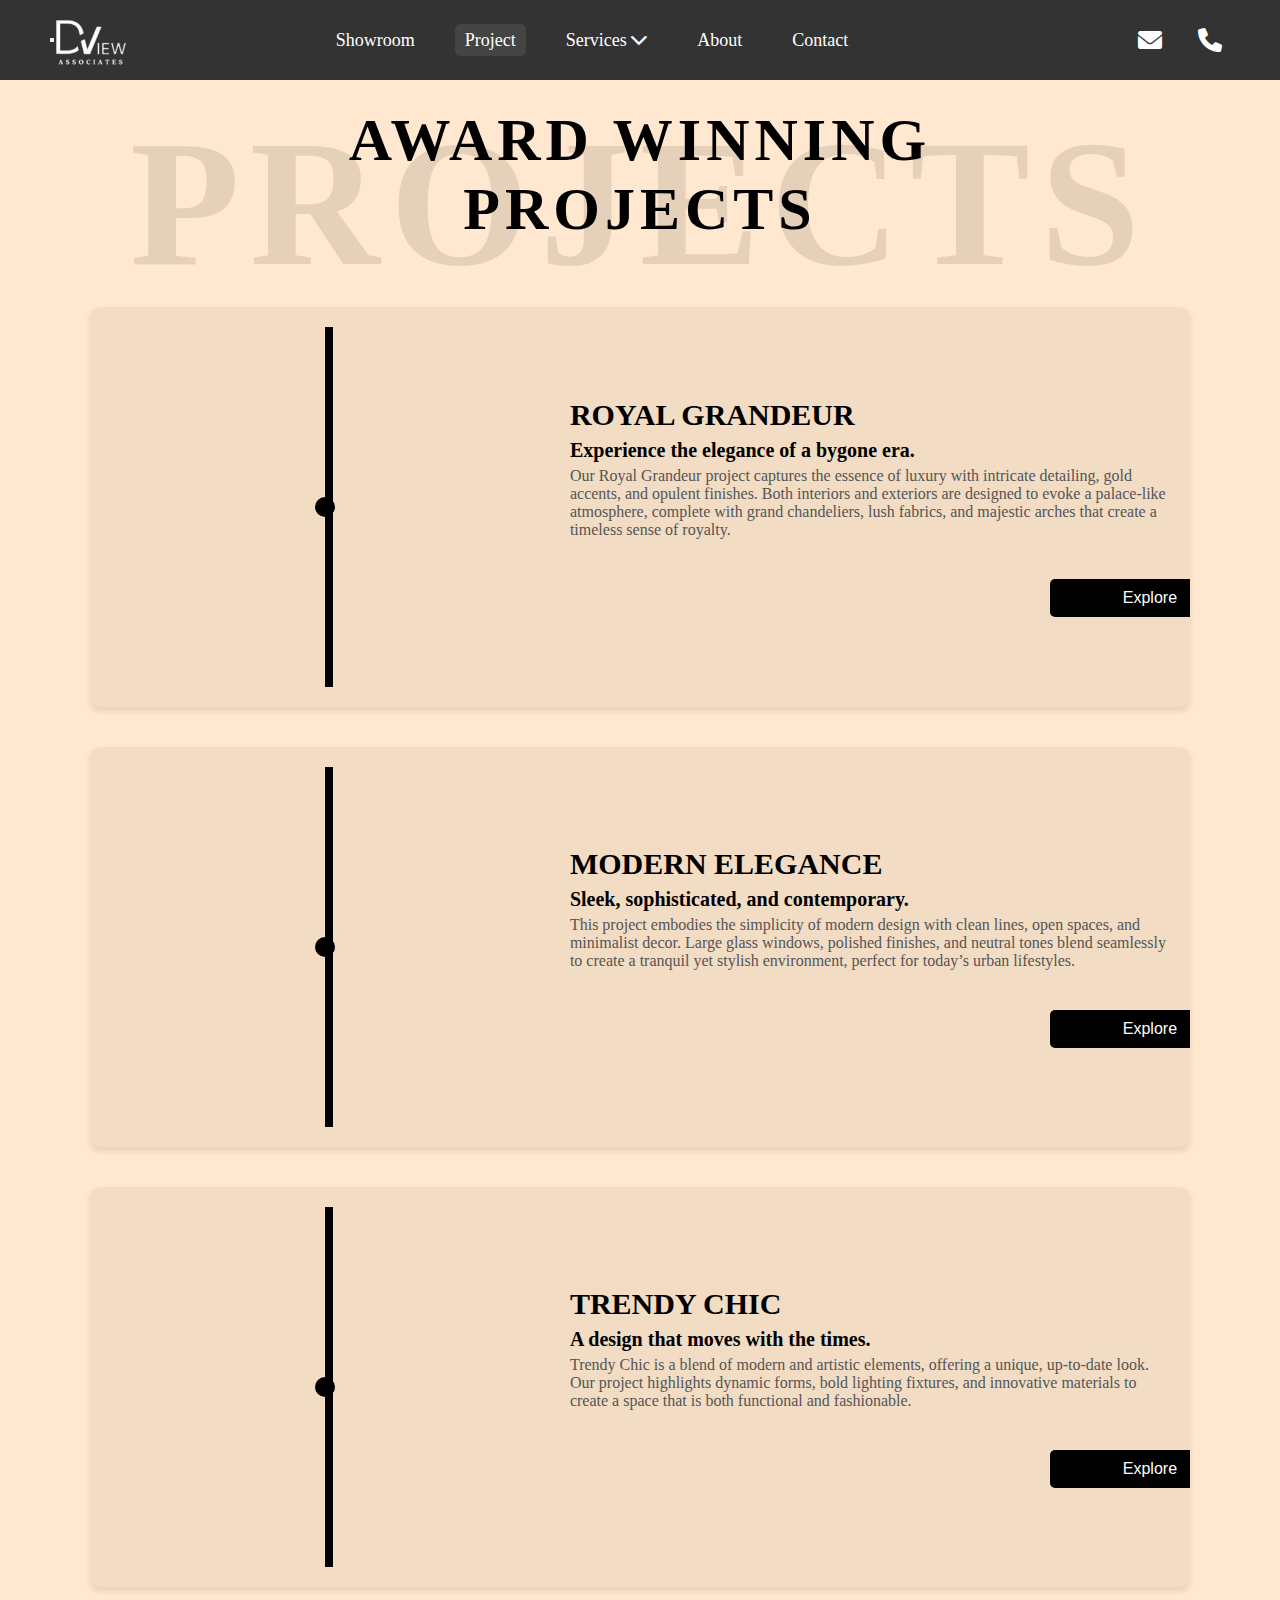
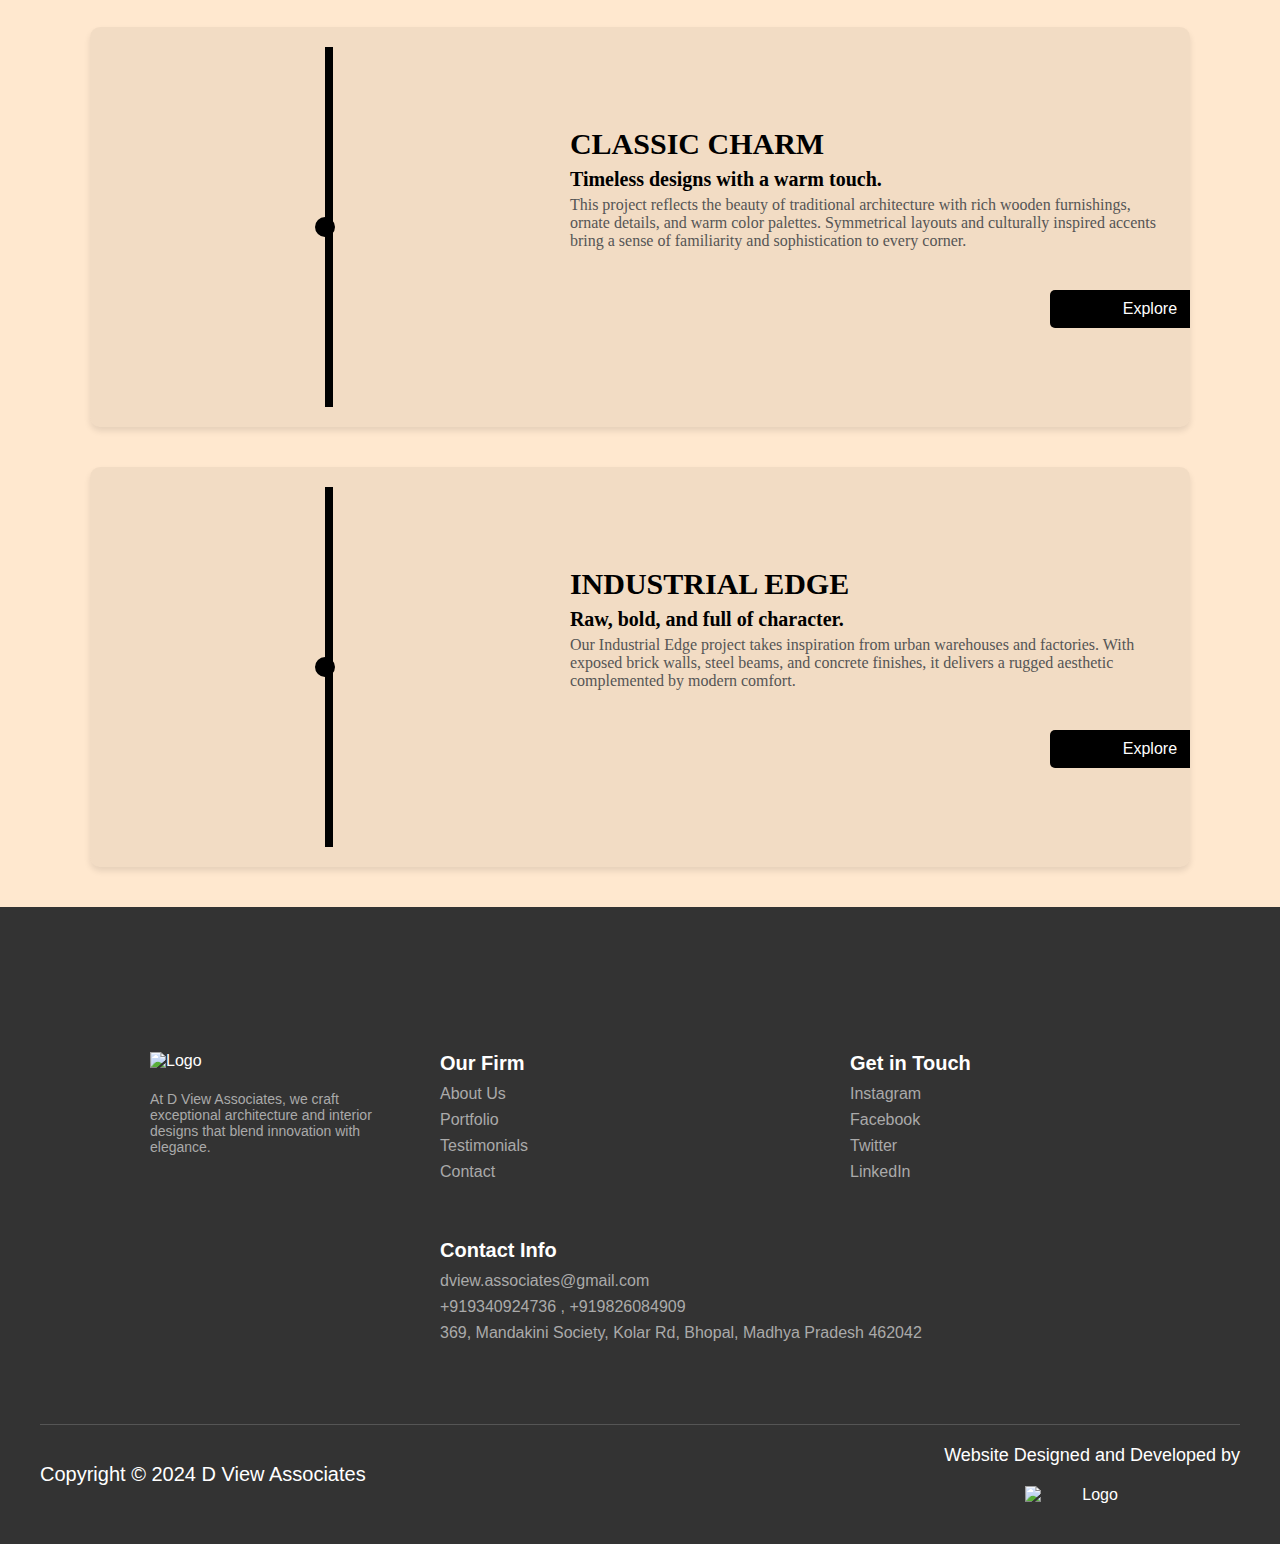
==== commit a2bfa84c: "Update projects.html" ====
--- a/projects.html
+++ b/projects.html
@@ -23,7 +23,7 @@
         </button>
         <!-- Logo -->
         <div class="logo">
-            <img src="/Users/aakashjaiswal/Desktop/dview/UI:UX/dview_logo_nobg.png" alt="Logo">
+            <img src="dview_logo_nobg.png" alt="Logo">
         </div>
         <!-- Desktop Menu -->
         <div class="menu desktop-menu">
--- a/projects.css
+++ b/projects.css
@@ -1,8 +1,1520 @@
+/* Reset and base styles */
+* {
+    margin: 0;
+    padding: 0;
+    box-sizing: border-box;
+}
+
+body {
+    margin: 0;
+    padding: 0;
+    width: 100%;
+    min-height: 100vh;
+    background: #ffe8cf;
+    position: relative;
+    overflow-x: hidden;
+}
+
+/* Fonts */
+@font-face {
+    font-family: 'BauerBodoniItalic';
+    src: url('fonts/BauerBodoniItalic.otf') format('truetype');
+    font-style: italic;
+    font-weight: normal;
+}
+
+@font-face {
+    font-family: 'seasons';
+    src: url('fonts/the-seasons.ttf') format('truetype');
+    font-style: italic;
+    font-weight: normal;
+}
+@font-face {
+    font-family: 'league';
+    src: url('/Users/aakashjaiswal/Desktop/Raj_Snacks_Parlour/League_Spartan/league_1.ttf') format('truetype');
+    font-style: italic;
+    font-weight: normal;
+}
+@font-face {
+    font-family: 'mont';
+    src: url('/Users/aakashjaiswal/Desktop/FONTS/montserrat/Montserrat-Bold.ttf') format('truetype');
+    font-style: italic;
+    font-weight: normal;
+}
+@font-face {
+    font-family: 'mont-reg';
+    src: url('/Users/aakashjaiswal/Desktop/FONTS/montserrat/Montserrat-Regular.ttf') format('truetype');
+    font-style: italic;
+    font-weight: normal;
+}
+@font-face {
+    font-family: 'sans';
+    src: url('/Users/aakashjaiswal/Desktop/dview/OnlineWebFonts_COM_8037294ec54f4d066547cb198610d8e1/Sans/Sans.ttf') format('truetype');
+    font-weight: normal;
+}
+@font-face {
+    font-family: 'lastica';
+    src: url('/Users/aakashjaiswal/Desktop/dview/fonts/fonnts.com-Lastica.ttf') format('truetype');
+    font-style: italic;
+    font-weight: normal;
+}
+@font-face {
+    font-family: 'FAIR';
+    src: url('/Users/aakashjaiswal/Desktop/FONTS/playfair-display/PlayfairDisplay-Regular.ttf') format('truetype');
+    font-style: italic;
+    font-weight: normal;
+}
+@font-face {
+    font-family: 'FAIR-b';
+    src: url('/Users/aakashjaiswal/Desktop/FONTS/playfair-display/PlayfairDisplay-Bold.ttf') format('truetype');
+    font-style: italic;
+    font-weight: normal;
+}
+@font-face {
+    font-family: 'itc';
+    src: url('/Users/aakashjaiswal/Desktop/FONTS/itc bauhaus/BauhausStd-Medium.ttf') format('truetype');
+    font-style: italic;
+    font-weight: normal;
+}
+@font-face {
+    font-family: 'itc-reg';
+    src: url('/Users/aakashjaiswal/Desktop/FONTS/itc bauhaus/BauhausStd-Light.ttf') format('truetype');
+    font-style: italic;
+    font-weight: normal;
+}
+@font-face {
+    font-family: 'FAIR-b';
+    src: url('/Users/aakashjaiswal/Desktop/FONTS/playfair-display/PlayfairDisplay-Bold.ttf') format('truetype');
+    font-style: italic;
+    font-weight: normal;
+}
+@font-face {
+    font-family: 'amb';
+    src: url('/Users/aakashjaiswal/Desktop/FONTS/ambiguity/FontsFree-Net-Ambiguity4.ttf') format('truetype');
+    font-style: italic;
+    font-weight: normal;
+}
+/* Navbar */
+.navbar {
+    position: fixed;
+    top: 0;
+    left: 0;
+    width: 100%;
+    height: 80px;
+    background: #333;
+    z-index: 1000;
+    display: flex;
+    justify-content: space-between;
+    align-items: center;
+    padding: 0 50px; /* Increased padding */
+}
+
+.logo {
+    position: absolute;
+    left: 30px;
+    height: 120px;
+    z-index: 1002;
+}
+
+.logo img {
+    height: 100%;
+    width: auto;
+}
+
+/* Desktop Menu */
+.menu.desktop-menu {
+    display: flex;
+    align-items: center;
+}
+
+.menu.desktop-menu ul {
+    display: flex;
+    list-style: none;
+    gap: 30px; /* Increased gap */
+    margin: 0;
+    padding: 0;
+}
+
+.menu.desktop-menu ul li a {
+    text-decoration: none;
+    color: white;
+    font-size: 18px;
+    padding: 6px 10px;
+    line-height: 80px;
+    transition: all 0.3s ease;
+    font-family: 'seasons', serif;
+    font-weight: 500;
+}
+
+.menu.desktop-menu ul li a.active { 
+    background-color: #444;
+    border-radius: 5px; /* Optional for smooth edges */
+ }
+
+/* Right Section */
+.right-section.desktop-only {
+    display: flex;
+    align-items: center;
+    gap: 20px;
+}
+
+.right-section.desktop-only a {
+    font-size: 24px;
+    color: white;
+    text-decoration: none;
+    padding: 8px;
+}
+
+/* Mobile Elements - Hidden by Default */
+.hamburger-menu {
+    display: none;
+    cursor: pointer;
+}
+
+.sidenav {
+    display: none;
+}
+
+/* Mobile Styles */
+@media screen and (max-width: 768px) {
+    /* Force mobile viewport */
+    html, body {
+        width: 100%;
+        overflow-x: hidden;
+        -webkit-text-size-adjust: 100%;
+    }
+
+    /* Navbar mobile */
+    .navbar {
+        height: 60px;
+        padding: 0 15px;
+        position: fixed;
+        top: 0;
+        left: 0;
+        width: 100%;
+        display: flex;
+        justify-content: center;
+        align-items: center;
+        background: #333;
+        z-index: 1000;
+    }
+
+    .logo {
+        left: 50%;
+        transform: translateX(-50%);
+    }
+
+    .logo img {
+        height: 70px;
+    }
+
+    /* Hide desktop elements */
+    .menu.desktop-menu,
+    .right-section.desktop-only,
+    .floating-leaf,
+    #servicesDropdown,
+    .dropdown {
+        display: none !important;
+    }
+
+    /* Main content container */
+    .main-content {
+        width: 100%;
+        margin-top: 60px;
+        padding: 15px;
+        background: #fff;
+        position: relative;
+        z-index: 1;
+    }
+
+
+    /* Footer adjustments */
+    footer {
+        width: 100%;
+        padding: 20px 15px;
+    }
+
+    .footer-container {
+        flex-direction: column;
+    }
+
+    /* Ensure all content is visible */
+    .main-content *,
+    .navbar * {
+        visibility: visible !important;
+        opacity: 1 !important;
+    }
+
+    /* Fix image scaling */
+    img {
+        max-width: 100%;
+        height: auto;
+    }
+
+    /* Sidenav styles */
+    .sidenav {
+        height: 100vh;
+        width: 0;
+        position: fixed;
+        top: 60px;
+        left: -250px; /* Start off-screen */
+        background-color: #333;
+        overflow-x: hidden;
+        transition: all 0.3s ease-in-out;
+        z-index: 999;
+        padding-top: 20px;
+    }
+
+    .sidenav.active {
+        left: 0; /* Slide in */
+        width: 250px;
+    }
+
+    .sidenav a {
+        padding: 15px 25px;
+        text-decoration: none;
+        font-size: 18px;
+        color: white;
+        display: block;
+        transition: 0.3s;
+        white-space: nowrap;
+        font-family: 'seasons', serif;
+    }
+
+    .sidenav a:hover {
+        color: #f1f1f1;
+    }
+
+    /* Hamburger menu */
+    .hamburger-menu {
+        display: block;
+        position: absolute;
+        left: 15px;
+        top: 50%;
+        transform: translateY(-50%);
+        cursor: pointer;
+        z-index: 1001;
+    }
+
+    .hamburger-line {
+        width: 25px;
+        height: 3px;
+        background-color: white;
+        margin: 5px 0;
+        transition: 0.3s;
+        display: block;
+    }
+
+    /* Active Hamburger Animation */
+    .hamburger-menu.active .hamburger-line:nth-child(1) {
+        transform: rotate(-45deg) translate(-5px, 6px);
+    }
+
+    .hamburger-menu.active .hamburger-line:nth-child(2) {
+        opacity: 0;
+    }
+
+    .hamburger-menu.active .hamburger-line:nth-child(3) {
+        transform: rotate(45deg) translate(-5px, -6px);
+    }
+
+    /* Sidenav */
+    .sidenav {
+        height: 100%;
+        width: 250px;
+        position: fixed;
+        top: 60px;
+        left: -250px;
+        background-color: #333;
+        overflow-x: hidden;
+        transition: 0.3s;
+        z-index: 999;
+        padding-top: 20px;
+    }
+
+    .sidenav.active {
+        left: 0;
+    }
+
+    .sidenav a {
+        padding: 15px 25px;
+        text-decoration: none;
+        font-size: 18px;
+        color: white;
+        display: block;
+        transition: 0.3s;
+        font-family: 'seasons', serif;
+    }
+
+    .sidenav a:hover {
+        background-color: #444;
+    }
+
+    .sidenav-contact {
+        position: absolute;
+        bottom: 20px;
+        width: 100%;
+        display: flex;
+        justify-content: center;
+        gap: 20px;
+    }
+
+    .sidenav-contact a {
+        padding: 10px;
+        font-size: 20px;
+    }
+
+    /* Navbar adjustments */
+    .navbar {
+        justify-content: center;
+        padding: 0 15px;
+    }
+
+    .logo {
+        margin: 0 auto;
+    }
+
+    /* Hamburger Button */
+    .hamburger-btn {
+        position: absolute;
+        left: 15px;
+        top: 50%;
+        transform: translateY(-50%);
+        background: none;
+        border: none;
+        cursor: pointer;
+        z-index: 1001;
+        padding: 10px;
+    }
+
+    .hamburger-btn span {
+        display: block;
+        width: 25px;
+        height: 3px;
+        background-color: white;
+        margin: 5px 0;
+        transition: 0.3s;
+    }
+
+    /* Mobile Navigation */
+    .mobile-nav {
+        position: fixed;
+        top: 60px;
+        left: -250px;
+        width: 250px;
+        height: calc(100vh - 60px);
+        background-color: #333;
+        transition: 0.3s;
+        z-index: 999;
+    }
+
+    .mobile-nav.active {
+        left: 0;
+    }
+
+    .mobile-nav nav {
+        padding: 20px 0;
+    }
+
+    .mobile-nav a {
+        display: block;
+        padding: 15px 25px;
+        color: white;
+        text-decoration: none;
+        font-size: 18px;
+        transition: 0.3s;
+    }
+
+    .mobile-nav a:hover {
+        background-color: #444;
+    }
+
+    /* Active Hamburger */
+    .hamburger-btn.active span:nth-child(1) {
+        transform: rotate(-45deg) translate(-5px, 6px);
+    }
+
+    .hamburger-btn.active span:nth-child(2) {
+        opacity: 0;
+    }
+
+    .hamburger-btn.active span:nth-child(3) {
+        transform: rotate(45deg) translate(-5px, -6px);
+    }
+}
+
+/* Desktop Dropdown Styles */
+.dropdown {
+    position: absolute;
+    top: 80px; /* Height of navbar */
+    left: 50%;
+    transform: translateX(-50%);
+    background: white;
+    min-width: 800px;
+    display: none;
+    padding: 20px;
+    box-shadow: 0 2px 5px rgba(0,0,0,0.1);
+    z-index: 999;
+}
+
+/* Dropdown columns */
+.dropdown-column {
+    float: left;
+    width: 33.33%;
+    padding: 10px 20px;
+}
+
+.dropdown-column h3 {
+    color: #333;
+    margin-bottom: 15px;
+    font-size: 18px;
+}
+
+.dropdown-column a {
+    display: block;
+    color: #666;
+    padding: 8px 0;
+    text-decoration: none;
+    transition: 0.3s;
+}
+
+.dropdown-column a:hover {
+    color: #333;
+}
+
+/* Show dropdown */
+.dropdown.show {
+    display: block;
+}
+
+/* Desktop Menu Item with Dropdown */
+.menu.desktop-menu ul li {
+    position: relative;
+}
+
+/* Specific styles for email and contact icons */
+.right-section .fa-envelope,
+.right-section .fa-phone {
+    transition: all 0.3s ease-in-out;
+}
+
+.right-section .fa-envelope:hover,
+.right-section .fa-phone:hover {
+    background-color: #555;
+    border-radius: 50%;
+    transform: scale(1.2);
+    box-shadow: 0 4px 8px rgba(0, 0, 0, 0.3);
+}
+#searchDropdown {
+    display: block; /* Initially hidden */
+    position: absolute;
+    top: 83px; /* Adjust based on your layout */
+    background-color: #999;
+    border-radius: 25px; /* Rounded corners */
+    box-shadow: 0 4px 10px rgba(0, 0, 0, 0.1); /* Add subtle shadow */
+    z-index: 100;
+    align-items: ends;
+    width: 300px;
+}
+
+/* Search input field */
+#searchInput {
+    width: 280px;;
+    font-size: 16px;
+    border: 1px solid #ccc;
+    border-radius: 10px; /* Make it rounded */
+    outline: none;
+    transition: all 0.3s ease;
+    height: 40px;
+
+}
+
+/* Focus effect */
+#searchInput:focus {
+    border-color: #007BFF;
+    box-shadow: 0 0 5px rgba(0, 123, 255, 0.5);
+}
+
+/* Suggestion dropdown list */
+#suggestionList {
+    list-style: none;
+    margin: 10px 0 0;
+    padding: 0;
+    max-height: 200px; /* Add scroll if suggestions are many */
+    overflow-y: auto;
+    background-color: #999;
+}
+
+/* Suggestion items */
+#suggestionList li {
+    padding: 10px 15px;
+    font-size: 14px;
+    cursor: pointer;
+    color: #333;
+    transition: background-color 0.3s ease;
+    background-color: white;
+}
+
+/* Highlighted suggestion */
+#suggestionList li:hover {
+    background-color: #007BFF;
+    color: #fff;
+}
+/*leaf section*/
+
+.floating-leaf {
+    position: fixed; /* or absolute, depending on your layout */
+    z-index: -1; /* Set to a low positive value */
+    opacity: 1; /* Ensure it is fully visible */
+    height: 600px; /* Adjust height as needed */
+    width: auto; /* Adjust width as needed */
+}
+
+.leaf-left {
+    left: -300px; /* Position it on the left */
+    top: 10%; /* Adjust as needed */
+}
+
+.leaf-right {
+    right: -300px; /* Position it on the right */
+    top: 10%; /* Adjust as needed */
+}
+@keyframes floatLeft {
+    0% {
+        transform: translateY(0);
+    }
+    50% {
+        transform: translateY(20px);
+    }
+    100% {
+        transform: translateY(0);
+    }
+}
+
+@keyframes floatRight {
+    0% {
+        transform: translateY(0);
+    }
+    50% {
+        transform: translateY(-20px);
+    }
+    100% {
+        transform: translateY(0);
+    }
+}
+
+
+/* General Footer Styling */
+footer {
+    background-color: #333;
+    color: #fff;
+    padding: 40px;
+  }
+  
+  .footer-container {
+    display: flex;
+    justify-content: space-between;
+    align-items: flex-start;
+    flex-wrap: wrap;
+  }
+  
+  /* Left Section */
+  .footer-left {
+    max-width: 25%;
+    text-align: left;
+    position: relative;
+    margin-top:5%;
+    font-family: sans-serif; /* Make the container relative for absolute positioning of child elements */
+  }
+  
+  .footer-logo {
+    width: 18vh;
+    margin-bottom: 0px;
+    margin-left: 20%;
+    padding-top: 0px;
+   margin-bottom: 7%; /* Lifts the logo higher */
+  }
+  
+  .footer-left p {
+    font-size: 14px;
+    color: #aaa;
+    margin-top: 5px; /* Brings the text closer to the logo */
+    text-align: start;
+    margin-left: 20%;
+  }
+  
+  /* Right Section */
+  .footer-right {
+    display: flex;
+    justify-content: space-between;
+    flex-wrap: wrap;
+    width: 70%;
+    margin-top: 5%;
+    background-color: #333;
+  }
+  
+  .footer-column {
+    flex: 1;
+    min-width: 150px;
+    margin: 0 20px;
+  }
+  
+  .footer-column h3 {
+    font-size: 20px;
+    margin-bottom: 10px;
+    font-family: sans-serif;
+    font-weight: 550;
+    text-align: start;
+  }
+  
+  .footer-column ul {
+    list-style: none;
+    padding: 0;
+    font-family: sans-serif;
+    text-align: start;
+    background-color: #333;
+  }
+  
+  .footer-column ul li {
+    margin-bottom: 8px;
+  }
+  
+  .footer-column ul li a {
+    color: #aaa;
+    text-decoration: none;
+    font-size: 16px;
+  }
+  
+  .footer-column ul li a:hover {
+    color: #fff;
+    text-decoration: underline;
+  }
+
+  .footer-credentials {
+    background-color: #333;
+    color: #fff;
+    padding-top: 2%;
+    font-family: sans-serif;
+
+  }
+  
+  .footer-credentials-line {
+    border-top: 1px solid #555;
+    margin-bottom:20px;
+    width: 100%;
+  }
+  
+  .footer-credentials-content {
+    display: flex;
+    justify-content: space-between;
+    align-items: center;
+  }
+  
+  .footer-credentials-left p {
+    margin: 0;
+    font-size:20px;
+  }
+  
+  .footer-credentials-right {
+  text-align: center; /* Center the content */
+  display: flex;
+  flex-direction: column; /* Stack the text and logo */
+  align-items: center; /* Center align items */
+}
+
+.footer-credentials-right p {
+  margin: 0 0 20px 0; /* Space between text and logo */
+  font-size: 18px;
+  font-weight:100;
+}
+
+.footer-credentials-logo {
+  width: 15vh;
+  height: auto;
+}
+
+/* Responsive Design */
+@media (max-width: 768px) {
+    .menu ul {
+        display: none;
+    }
+
+    .dropdown {
+        position: fixed;
+        top: 80px;
+        left: 0;
+        right: 0;
+        width: 100%;
+        height: calc(100vh - 80px);
+        max-height: calc(100vh - 80px);
+        overflow-y: auto;
+    }
+
+    .dropdown .dropdown-column {
+        width: 100%;
+    }
+
+    .advertisement-container {
+        flex-direction: column;
+        padding: 10px;
+        gap: 30px;
+        align-items: center; /* Center all items */
+        width: 100%;
+    }
+
+    .ad-column {
+        width: 90%; /* Slightly less than full width */
+        margin: 0 auto; /* Center the column */
+    }
+
+    /* Large Ad Widget */
+    .ad-widget-large {
+        width: 98%;
+        margin: 0 auto 15px;
+        display: flex;
+        flex-direction: column;
+        align-items: center;
+        border-radius: 8px;
+        overflow: hidden;
+        box-shadow: 0 4px 8px rgba(0,0,0,0.1);
+        min-height: 580px;
+        position: relative;
+        background-size: 100% 100%; /* Full coverage */
+        background-position: center;
+        background-repeat: no-repeat;
+    }
+
+    .left-widget {
+        width: 100%;
+        height: 280px;
+        position: relative;
+        margin-bottom: 0;
+        overflow: hidden; /* Ensure image doesn't overflow */
+    }
+
+    .left-widget img {
+        width: 100%;
+        height: 100%;
+        object-fit: cover;
+        object-position: center;
+        display: block;
+    }
+
+    .right-widget {
+        width: 100%;
+        padding: 10px 15px;
+        display: flex;
+        flex-direction: column;
+        align-items: center;
+        text-align: center;
+        background: rgba(255, 255, 255, 0.9);
+    }
+
+    /* Small Ad Widget */
+    .ad-widget-small {
+        width: 98%;
+        margin: 0 auto 15px;
+        padding: 30px;
+        text-align: center;
+        border-radius: 10px;
+        box-shadow: 0 4px 8px rgba(0,0,0,0.1);
+    }
+
+    .small-image {
+        width: 100%;
+        max-width: 200px;
+        margin: 0 auto 20px;
+    }
+
+    .small-image img {
+        width: 100%;
+        height: auto;
+        display: block;
+    }
+
+    /* Medium Ad Widget */
+    .ad-widget-medium {
+        width: 98%;
+        margin: 0 auto 15px;
+        padding: 30px;
+        text-align: center;
+        border-radius: 10px;
+        box-shadow: 0 4px 8px rgba(0,0,0,0.1);
+    }
+
+    /* Text and button styles */
+    .ad-heading {
+        font-size: 28px;
+        margin: 5px 0;
+        line-height: 1.2;
+    }
+
+    .ad-subheading {
+        font-size: 36px;
+        margin: 5px 0;
+        line-height: 1.2;
+    }
+
+    .ad-desp {
+        font-size: 15px;
+        line-height: 1.5;
+        margin: 8px 0;
+        padding: 0 10px;
+        max-width: 95%;
+    }
+
+    .ad-button {
+        margin: 12px 0;
+        padding: 12px 35px;
+        font-size: 16px;
+        width: auto;
+        display: inline-block;
+        position: relative;
+        z-index: 1;
+        background: #000;
+        color: #fff;
+        border: none;
+        border-radius: 4px;
+        cursor: pointer;
+        text-decoration: none;
+        text-align: center;
+    }
+
+    /* Feedback Widget */
+    .feedback-widget-large {
+        width: 90%;
+        margin: 20px auto;
+        padding: 30px 20px;
+        text-align: center;
+        border-radius: 10px;
+        box-shadow: 0 4px 8px rgba(0,0,0,0.1);
+        background: #fff;
+    }
+
+    /* Common margins and padding */
+    .ad-heading,
+    .ad-subheading,
+    .ad-desp,
+    .ad-button,
+    .feedback-text,
+    .feedback-provider {
+        margin-left: auto;
+        margin-right: auto;
+        max-width: 90%;
+    }
+
+    /* Hide extra feedback widgets */
+    .feedback-widget-medium,
+    .feedback-widget-small {
+        display: none;
+    }
+}
+
+/* Responsive images */
+img {
+    max-width: 100%;
+    height: auto;
+    display: block;
+}
+
+/* Services Dropdown */
+#servicesDropdown {
+    position: fixed;
+    top: 80px;
+    left: 0;
+    width: 100%;
+    background: white;
+    display: none;
+    padding: 20px 0;
+    box-shadow: 0 2px 5px rgba(0,0,0,0.1);
+    z-index: 999;
+}
+
+#servicesDropdown.show {
+    display: block;
+}
+
+.dropdown-content {
+    max-width: 1200px;
+    margin: 0 auto;
+    display: flex;
+    justify-content: space-between;
+    padding: 0 20px;
+}
+
+.dropdown-column {
+    flex: 1;
+    padding: 0 20px;
+}
+
+.dropdown-column h3 {
+    color: #333;
+    margin-bottom: 15px;
+    font-size: 18px;
+}
+
+.dropdown-column a {
+    display: block;
+    color: #666;
+    padding: 8px 0;
+    text-decoration: none;
+    transition: 0.3s;
+}
+
+.dropdown-column a:hover {
+    color: #333;
+}
+
+/* Mobile Navigation */
+@media screen and (max-width: 768px) {
+    .navbar {
+        height: 60px;
+        padding: 0 15px;
+    }
+
+    .hamburger-btn {
+        position: absolute;
+        left: 15px;
+        top: 50%;
+        transform: translateY(-50%);
+        background: none;
+        border: none;
+        cursor: pointer;
+        z-index: 1001;
+        padding: 10px;
+        display: block;
+    }
+
+    .hamburger-btn span {
+        display: block;
+        width: 25px;
+        height: 3px;
+        background-color: white;
+        margin: 5px 0;
+        transition: 0.3s;
+    }
+
+    .hamburger-btn.active span:nth-child(1) {
+        transform: rotate(-45deg) translate(-5px, 6px);
+    }
+
+    .hamburger-btn.active span:nth-child(2) {
+        opacity: 0;
+    }
+
+    .hamburger-btn.active span:nth-child(3) {
+        transform: rotate(45deg) translate(-5px, -6px);
+    }
+
+    .mobile-nav {
+        position: fixed;
+        top: 60px;
+        left: -250px;
+        width: 250px;
+        height: calc(100vh - 60px);
+        background-color: #333;
+        transition: 0.3s;
+        z-index: 999;
+    }
+
+    .mobile-nav.active {
+        left: 0;
+    }
+
+    .mobile-nav nav {
+        padding: 20px 0;
+    }
+
+    .mobile-nav a {
+        display: block;
+        padding: 15px 25px;
+        color: white;
+        text-decoration: none;
+        font-size: 18px;
+        transition: 0.3s;
+    }
+
+    .menu.desktop-menu,
+    #servicesDropdown {
+        display: none !important;
+    }
+}
+
+/* Services dropdown styles */
+.services-dropdown {
+    position: fixed;
+    top: 80px;
+    left: 0;
+    width: 100%;
+    background: white;
+    opacity: 0;
+    visibility: hidden;
+    transform: translateY(-10px);
+    transition: all 0.3s ease-in-out;
+    box-shadow: 0 2px 5px rgba(0,0,0,0.1);
+    z-index: 999;
+}
+
+.services-dropdown.show {
+    opacity: 1;
+    visibility: visible;
+    transform: translateY(0);
+}
+
+.dropdown-content {
+    max-width: 1200px;
+    margin: 0 auto;
+    display: flex;
+    justify-content: space-between;
+    padding: 30px 50px;
+}
+
+.dropdown-column {
+    flex: 1;
+    padding: 0 20px;
+}
+
+.dropdown-column h3 {
+    color: #333;
+    margin-bottom: 15px;
+    font-size: 18px;
+    font-weight: bold;
+}
+
+.dropdown-column a {
+    display: block;
+    color: #666;
+    padding: 8px 0;
+    text-decoration: none;
+    transition: 0.3s;
+}
+
+.dropdown-column a:hover {
+    color: #333;
+    padding-left: 5px;
+}
+
+/* Services link active state */
+.services-link.active {
+    color: #fff;
+}
+
+/* Chevron animation */
+.services-link i {
+    transition: transform 0.3s ease;
+}
+
+.services-link.active i {
+    transform: rotate(180deg);
+}
+
+/* Footer base styles */
+.footer-container {
+    display: flex;
+    justify-content: space-between;
+    padding: 50px;
+    background: #333;
+    color: white;
+}
+
+.footer-left {
+    flex: 1;
+    max-width: 300px;
+}
+
+.footer-right {
+    display: flex;
+    gap: 50px;
+}
+
+.footer-column {
+    min-width: 200px;
+}
+
+/* Mobile footer styles */
+@media (max-width: 768px) {
+    .footer-container {
+        flex-direction: column;
+        padding: 30px 20px;
+        align-items: center;
+        text-align: center;
+    }
+
+    .footer-left {
+        max-width: 100%;
+        margin-bottom: 40px;
+        display: flex;
+        flex-direction: column;
+        align-items: center;
+    }
+
+    .footer-logo {
+        width: 120px;
+        height: auto;
+        margin: 0 auto 20px; /* Center horizontally with auto margins */
+        display: block; /* Ensure block display */
+    }
+
+    .footer-left p {
+        text-align: center;
+        max-width: 300px;
+        margin: 0 auto;
+    }
+
+    .footer-right {
+        flex-direction: column;
+        gap: 40px;
+        width: 100%;
+        align-items: center;
+    }
+
+    .footer-column {
+        width: 100%;
+        max-width: 300px;
+        text-align: center;
+        margin: 0 auto;
+    }
+
+    .footer-column h3 {
+        margin-bottom: 20px;
+        text-align: center;
+    }
+
+    .footer-column ul {
+        padding: 0;
+        list-style: none;
+        display: flex;
+        flex-direction: column;
+        align-items: center;
+    }
+
+    .footer-column ul li {
+        margin-bottom: 15px;
+        text-align: center;
+    }
+
+    .footer-column ul li a {
+        display: inline-block;
+        text-align: center;
+    }
+
+    .footer-credentials {
+        text-align: center;
+        padding: 15px;
+        width: 100%;
+    }
+
+    .footer-credentials-line {
+        margin: 10px 0 25px 0; /* Increased bottom margin to 25px */
+    }
+
+    .footer-credentials-content {
+        flex-direction: column;
+        align-items: center;
+        gap: 20px; /* Increased gap */
+    }
+
+    .footer-credentials-right {
+        display: flex;
+        flex-direction: column;
+        align-items: center;
+        width: 100%;
+        margin-top: 15px; /* Added top margin */
+    }
+
+    .footer-credentials-right p {
+        font-size: 11px;
+        margin: 0 0 15px 0; /* Added bottom margin */
+    }
+
+    .footer-credentials-logo {
+        width: 120px;
+        height: auto;
+        margin: 10px auto; /* Increased vertical margin */
+        display: block;
+    }
+}
+
+/* Entire Contact Section */
+.entire-container {
+    display: grid;
+    grid-template-columns: 1fr 1fr; /* Two equal sections */
+    gap: 20px;
+    align-items: center;
+    padding: 20px;
+    background-color: rgba(0, 0, 0, 0.1);
+    overflow: hidden;
+    margin: 40px;
+    border-radius: 30px;
+    row-gap: 40px ;
+    margin-top: 100px;
+}
+
+/* Map Section */
+.map-container {
+    min-width: 400px; /* Prevents excessive shrinking */
+    max-width: 500px;
+    margin: 50px auto; /* Centers and adds top margin */
+    border-radius: 30px;
+    z-index: 1;
+    row-gap: 10px;
+}
+
+/* Contact Information Section */
+.info-container {
+    min-width: 400px;
+    padding: 20px;
+    text-align: center;
+    z-index: 1;
+    align-items: center;
+}
+
+.info-container p {
+    font-size: 18px;
+    margin: 10px 0;
+    align-items: center
+}
+
+/* Contact Buttons */
+/* Contact Buttons */
+.contact-buttons {
+    display: flex;
+    gap: 10px;
+    margin-top: 15px;
+    justify-content: center; /* Centers the buttons */
+    align-items: center;
+}
+
+/* Contact Buttons Styling */
+.contact-buttons .btn {
+    padding: 10px 15px;
+    text-decoration: none;
+    color: #fff;
+    border-radius: 5px;
+    text-align: center;
+}
+
+/* Button Colors */
+.call-btn {
+    background-color: #28a745;
+}
+
+.email-btn {
+    background-color: #007bff;
+}
+
+.directions-btn {
+    background-color: #ff9800;
+}
+
+
+/* Responsive Design */
+@media screen and (max-width: 900px) {
+    .entire-container {
+        grid-template-columns: 1fr; /* Stack on smaller screens */
+        padding: 1rem;
+    }
+
+    .map-container,
+    .info-container {
+        width: 100%;
+        min-width: 300px; /* Prevents shrinking too much */
+        text-align: center;
+        margin: 20px auto; /* Keeps elements centered */
+    }
+
+    .info-container h2 {
+        font-size: 1.8rem;
+    }
+
+    .info-container h1 {
+        font-size: 2rem;
+    }
+
+    .info-container h3 {
+        font-size: 1.3rem;
+    }
+}
+.active2 {
+    background: #444; /* Blue background */
+    color: white;
+    margin: 10PX;
+    border-radius: 10px;
+    padding: 10px 15px;
+    box-shadow: 0 4px 6px rgba(0, 0, 0, 0.1);
+}
+
+
+
+/* Responsive adjustments */
+@media (max-width: 768px) {
+    .active2 {
+        font-size: 14px;
+        padding: 8px 12px;
+    }
+}
+
+
+
+
+.project-section {
+    position: relative; /* Enables stacking of child elements */
+    text-align: center; /* Center align the text */
+    margin-top: 1rem; /* Space above the section */
+    z-index: 1;
+}
+.project-title {
+    margin-top: 5%;
+    font-family: 'seasons', serif;
+    font-size: 180px; /* Large text */
+    font-weight: bold;
+    color: rgba(0, 0, 0, 0.1); /* Semi-transparent black */
+    font-family: 'league';
+    letter-spacing: 10px;
+    z-index: 10;
+}
+
+/* AWARD WINNING PROJECT Title */
+.award-title {
+    font-family: 'mont', serif;
+    font-size: 60px; /* Smaller than PROJECT title */
+    font-weight: bold;
+    color: #000; /* Solid black */
+    position: absolute; /* Position it absolutely */
+    top: 75px; /* Adjust this to position it correctly on top of PROJECT title */
+    left: 50%; /* Center horizontally */
+    transform: translate(-50%, -50%); /* Adjust its position */
+    z-index: 20; /* Ensure it appears above PROJECT title */
+    letter-spacing: 5px;
+    text-align: center;
+}
+
+.widget {
+    display: flex;
+    margin-bottom: 40px;
+    background: rgba(1, 1, 1, 0.05);
+    border-radius: 10px;
+    overflow: hidden;
+    box-shadow: 0 4px 6px rgba(0, 0, 0, 0.1);
+    margin-left: 7%;
+    margin-right: 7%;
+    height: 400px; /* Adjust widget height */
+}
+
+.image-slider-container {
+    position: relative;
+    width: 40%; /* Reduce width to take less area */
+    height: 90%; /* Reduce height relative to the widget */
+    margin: auto;
+    margin-left: 30px;
+}
+
+.before-image,
+.after-image {
+    position: absolute;
+    top: 0;
+    left: 0;
+    width: 100%;
+    height: 100%;
+    background-size: cover;
+    background-position: center;
+}
+
+.before-image {
+    z-index: 2;
+    clip-path: inset(0 50% 0 0);
+}
+
+.after-image {
+    z-index: 1;
+}
+
+.slider {
+    position: absolute;
+    top: 0;
+    bottom: 0;
+    left: 50%;
+    width: 8px;
+    background-color: black;
+    cursor: ew-resize;
+    z-index: 3;
+}
+
+.handle {
+    position: absolute;
+    top: 50%;
+    left: -10px;
+    width: 20px;
+    height: 20px;
+    background-color: black;
+    border: 2px solid black;
+    border-radius: 50%;
+    transform: translateY(-50%);
+    z-index: 4;
+}
+
+.widget-content {
+    flex: 1;
+    padding: 20px;
+    display: flex;
+    flex-direction: column;
+    justify-content: center;
+    width: 60%; /* Increase the content section's width */
+    padding-left: 20PX;
+}
+
+.widget-content h3 {
+    font-size: 30px;
+    margin-bottom: 7px;
+    font-family: 'mont';
+    text-align: start;
+    padding-left: 20PX;
+    text-transform: uppercase;
+}
+.widget-content h4 {
+    font-size: 20px;
+    margin-bottom: 5px;
+    font-family: 'mont';
+    text-align: start;
+    padding-left: 20PX;
+    margin-top: 0%;
+}
+.widget-content p {
+    font-size: 16px;
+    margin-bottom: 40px;
+    color: #555;
+    font-family: 'mont-reg';
+    text-align: start;
+    padding-left: 20px;
+}
+
+.widget-content button {
+    padding: 10px 20px;
+    font-size: 16px;
+    color: white;
+    background-color: black;
+    border: none;
+    border-radius: 5px;
+    cursor: pointer;
+    width: 200px;
+    margin-right: 200px;
+    margin-left: 500px;
+    font-family: sans-serif;
+    
+}
+
+.widget-content button:hover {
+    background-color: #333;
+}
+
+
+
+/* Responsive styling for mobile */
 @media screen and (max-width: 768px) {
     .widget {
         flex-direction: column; /* Stack items vertically */
         height: auto;
-        margin: 20px auto; /* Centering and adding space */
+        margin: 50px auto; /* Centering and adding space */
         padding: 20px;
         border-radius: 15px; /* Smoother edges */
         box-shadow: 0 4px 10px rgba(0, 0, 0, 0.1); /* Soft shadow */
@@ -50,7 +1562,7 @@
         color: white;
         background: linear-gradient(135deg, #000, #333);
         border: none;
-        border-radius: 25px; /* More modern */
+        border-radius: 10px; /* More modern */
         cursor: pointer;
         width: 80%;
         max-width: 250px;
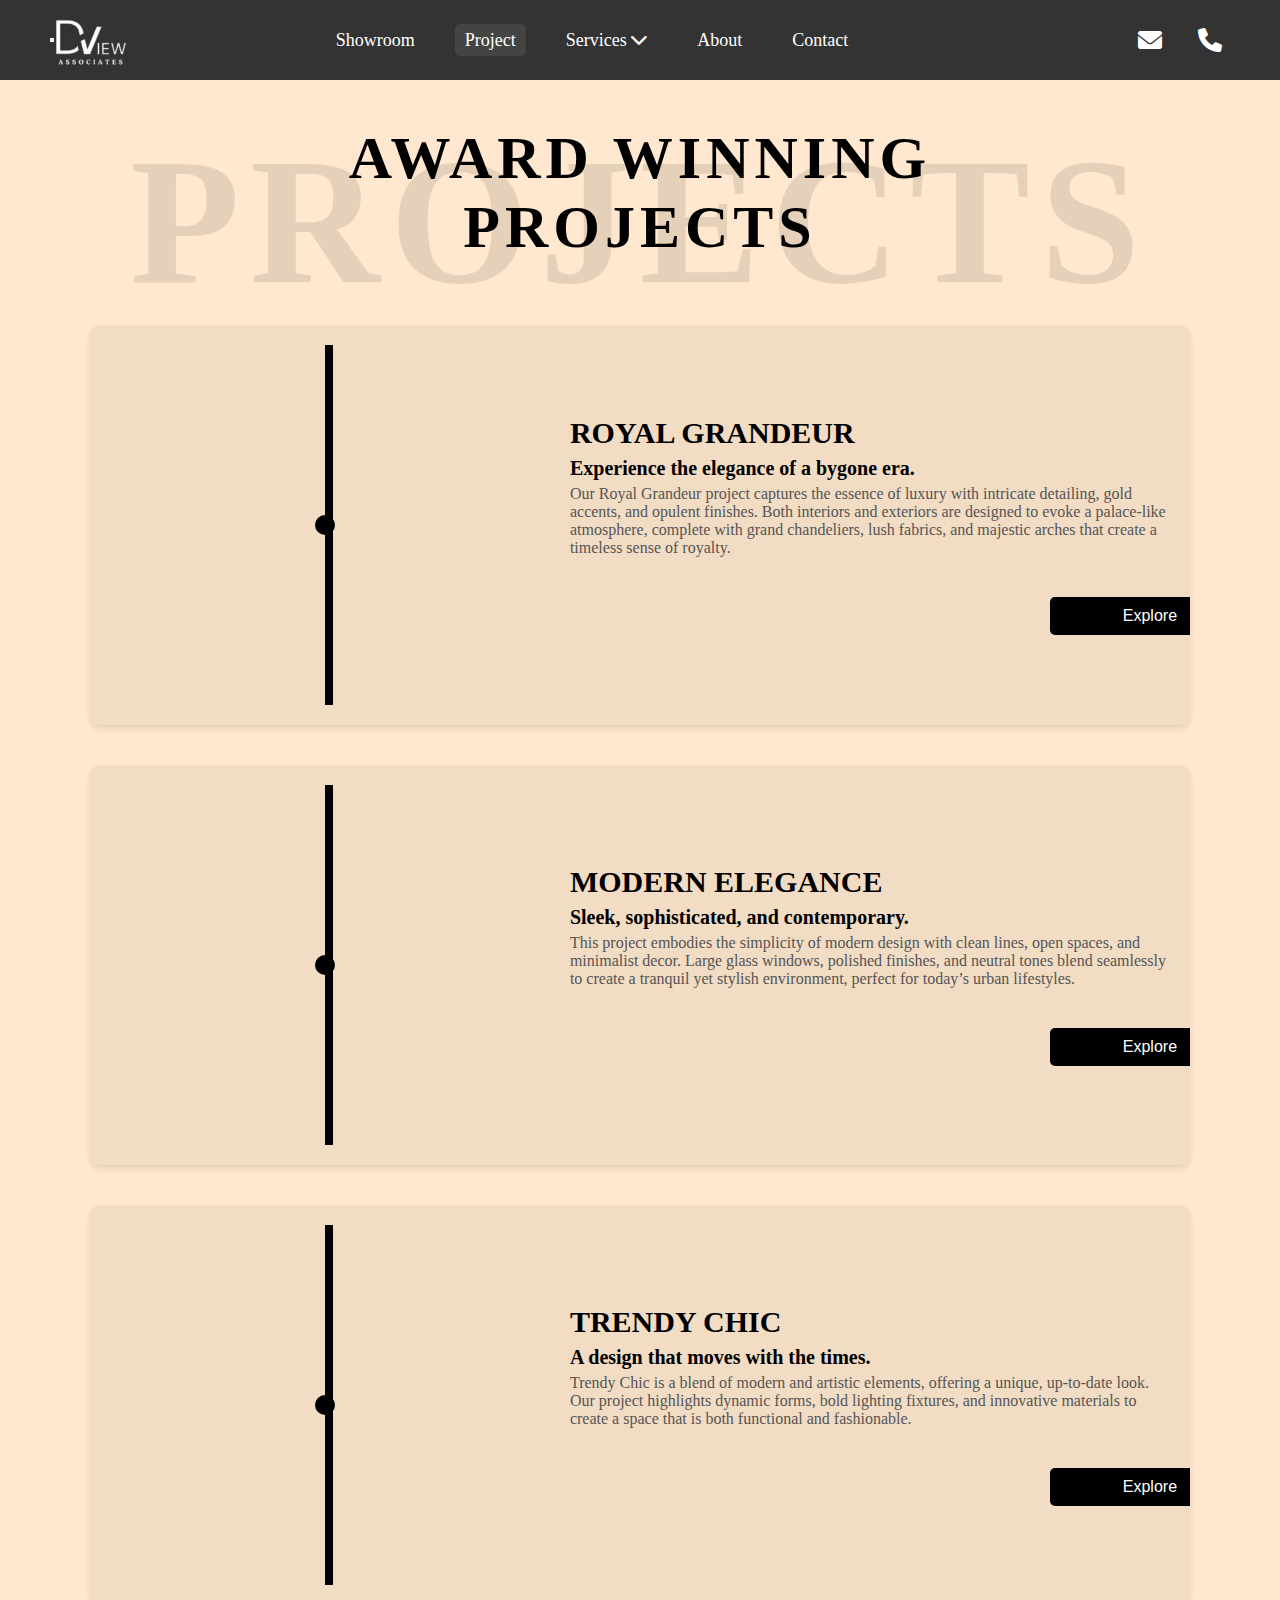
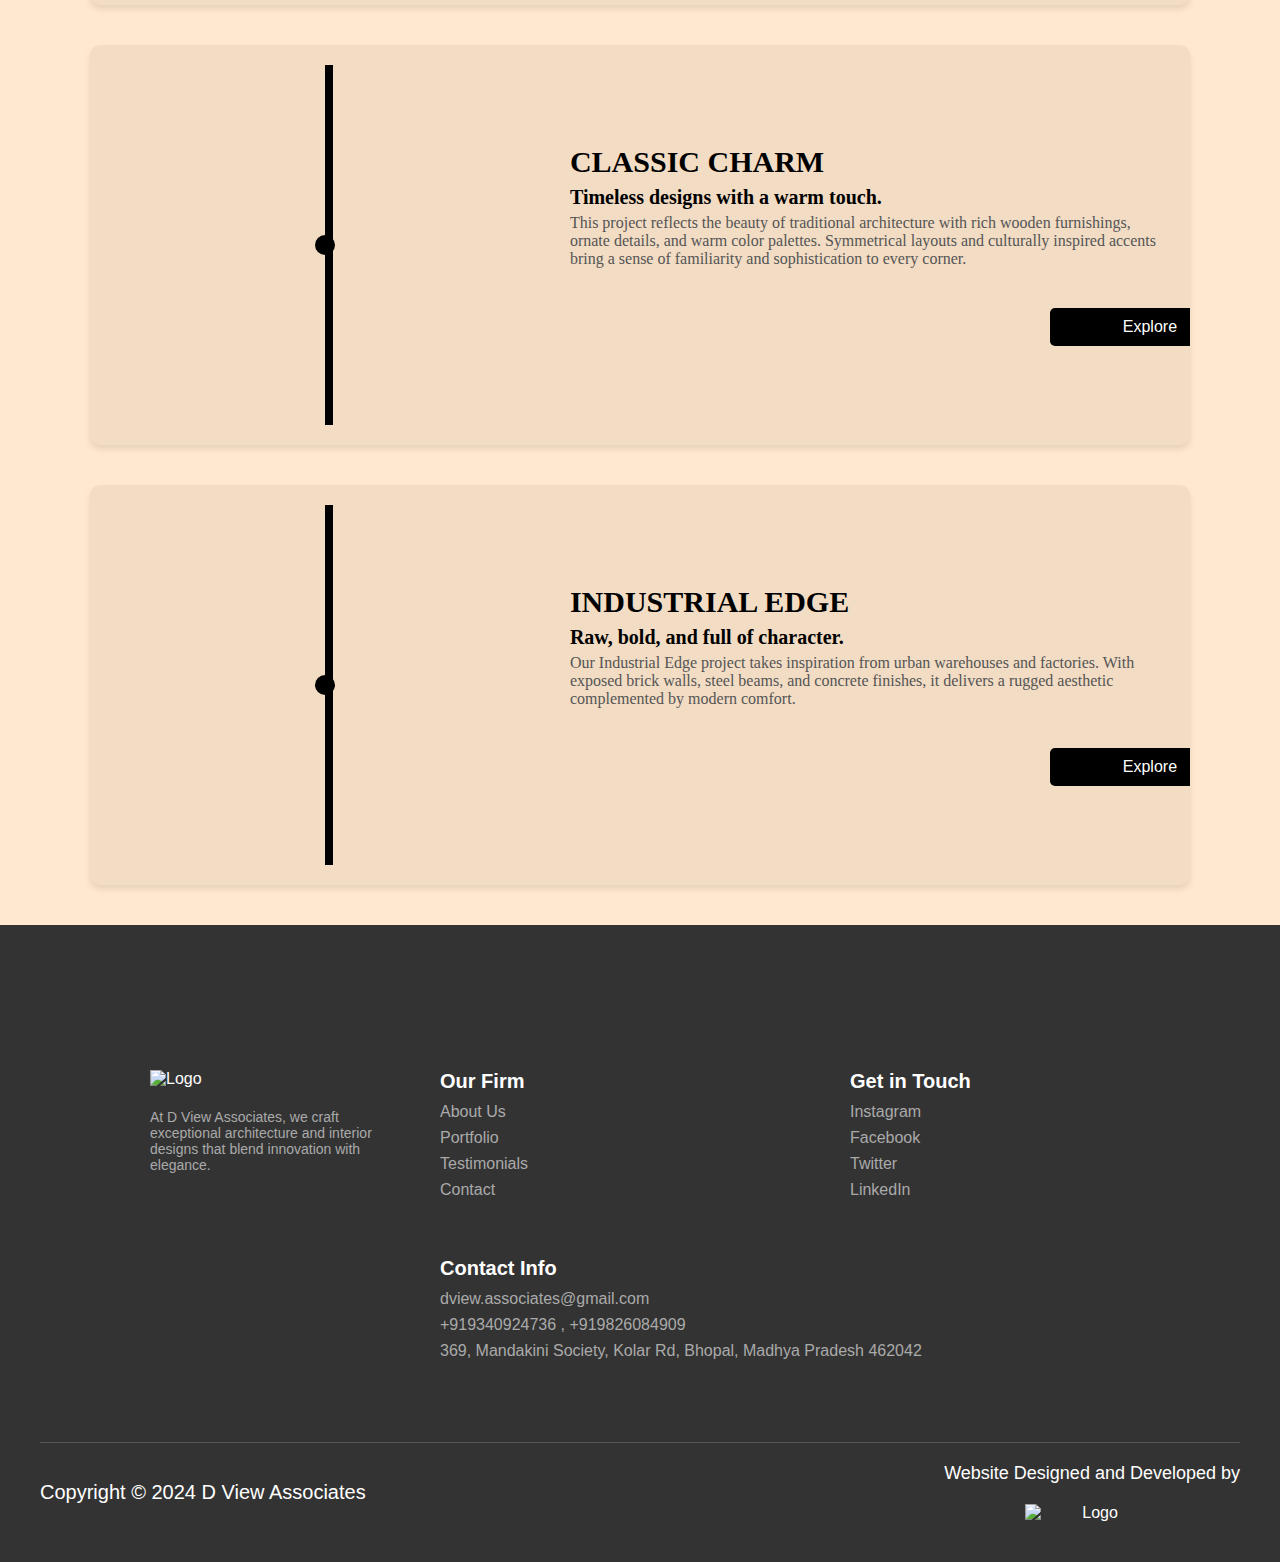
==== commit c401ec63: "Update projects.html" ====
--- a/projects.html
+++ b/projects.html
@@ -28,7 +28,7 @@
         <!-- Desktop Menu -->
         <div class="menu desktop-menu">
             <ul>
-                <li><a href="dashboard.html">Showroom</a></li>
+                <li><a href="index.html">Showroom</a></li>
                 <li><a href="#" class="active">Project</a></li>
                 <li>
                     <a href="#" class="services-link">
@@ -48,8 +48,11 @@
 
     <!-- Mobile Navigation -->
     <div class="mobile-nav" id="mobileNav">
+        <div class="mobile-logo">
+        <img src="/Users/aakashjaiswal/Desktop/dview/UI:UX/dview_logo_nobg.png" alt="Logo">
+    </div>
         <nav>
-            <a href="dashboard.html">Showroom</a>
+            <a href="index.html">Showroom</a>
             <a href="projects.html" class="active2">Project</a>
             <a href="album.html" class="services-link">Services</a>
             <a href="aboutus.html">About</a>
--- a/projects.css
+++ b/projects.css
@@ -202,6 +202,7 @@
     .logo {
         left: 50%;
         transform: translateX(-50%);
+        margin-top: 40px;
     }
 
     .logo img {
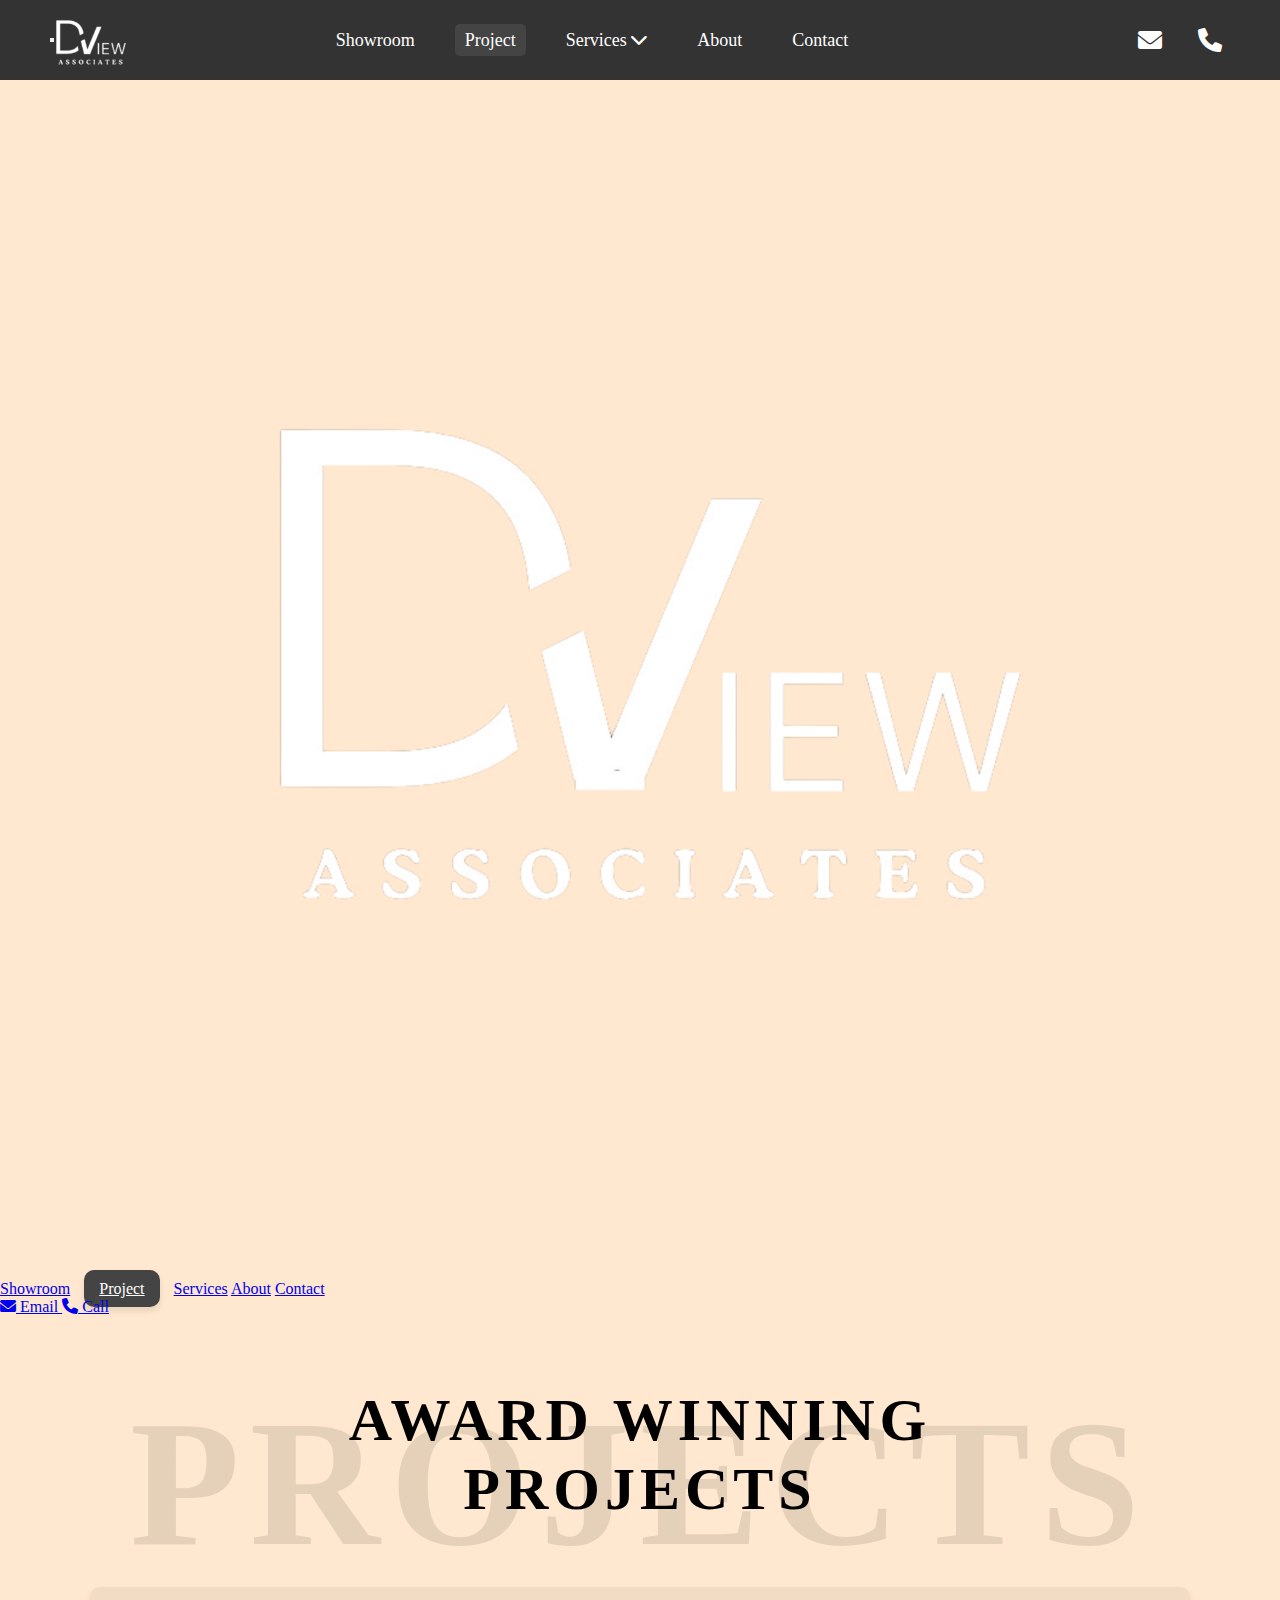
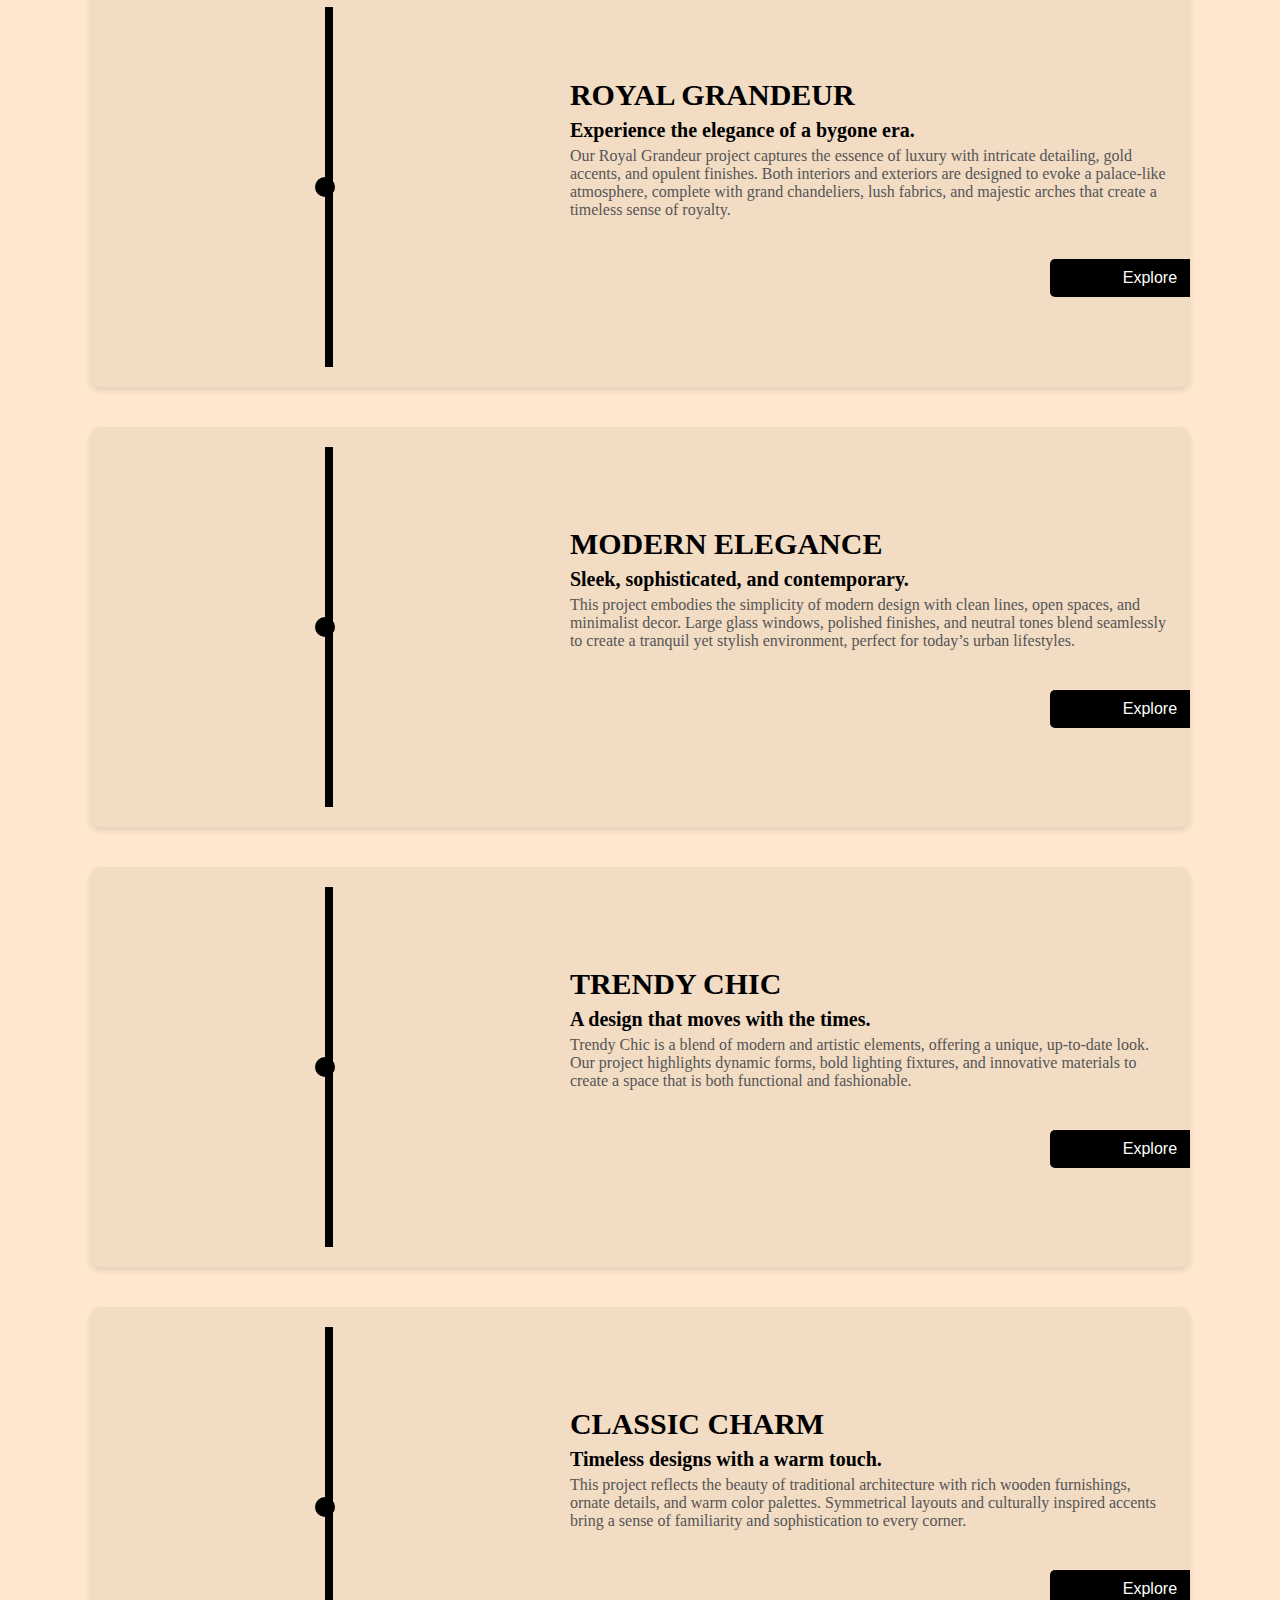
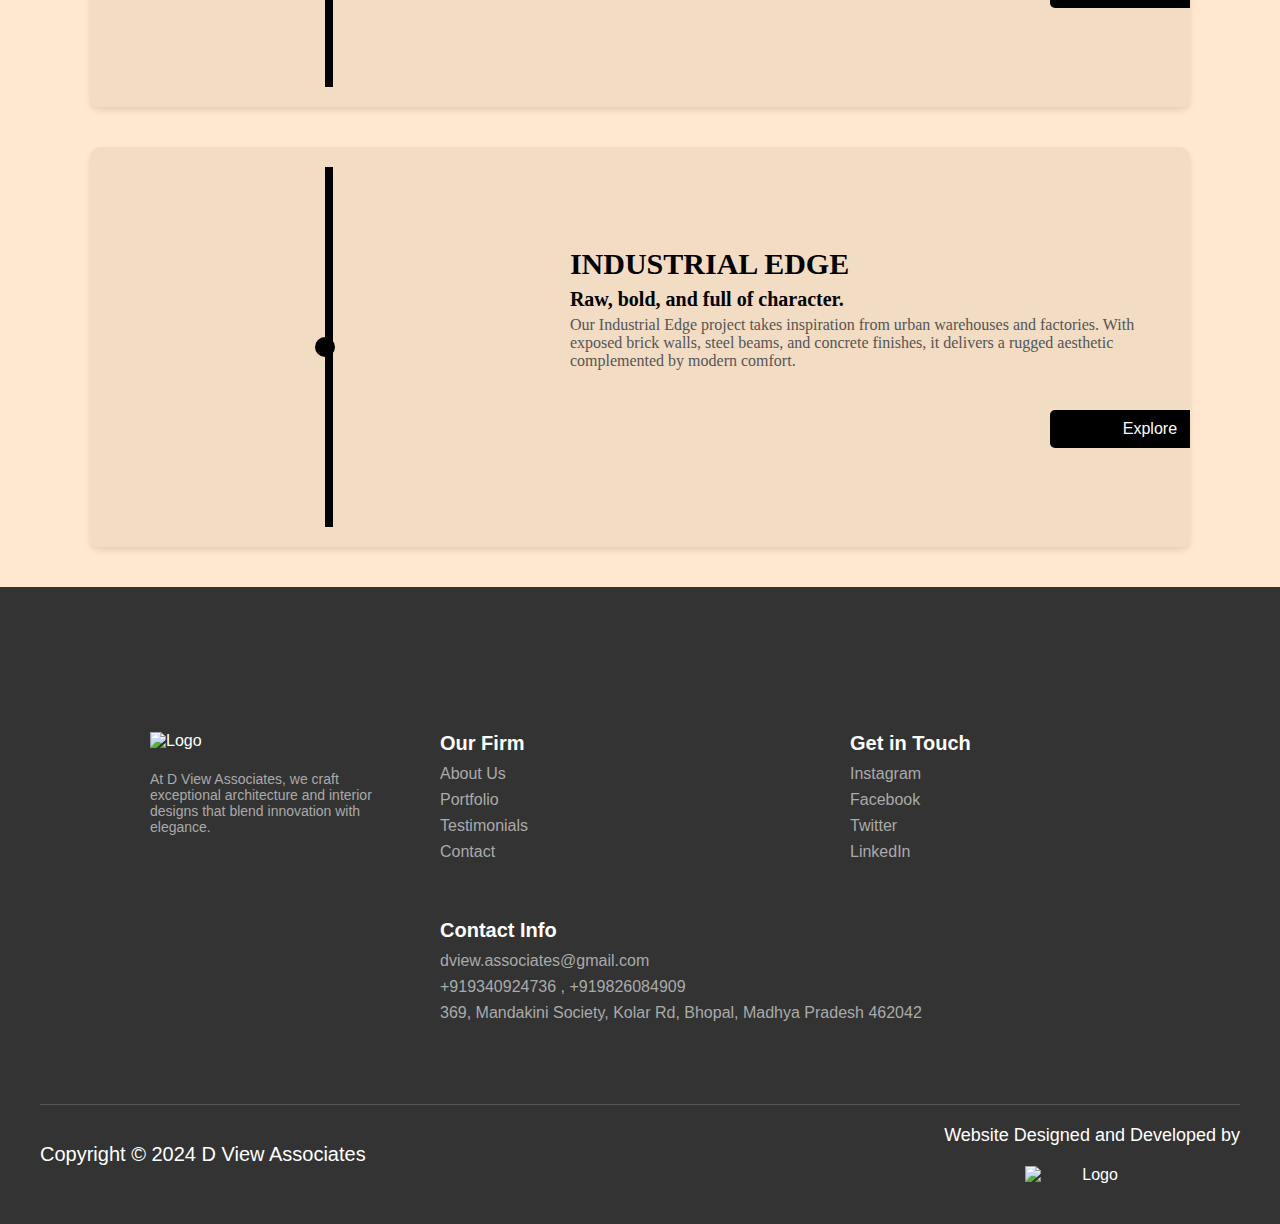
==== commit 6309cb38: "Update projects.html" ====
--- a/projects.html
+++ b/projects.html
@@ -49,7 +49,7 @@
     <!-- Mobile Navigation -->
     <div class="mobile-nav" id="mobileNav">
         <div class="mobile-logo">
-        <img src="/Users/aakashjaiswal/Desktop/dview/UI:UX/dview_logo_nobg.png" alt="Logo">
+        <img src="dview_logo_nobg.png" alt="Logo">
     </div>
         <nav>
             <a href="index.html">Showroom</a>
--- a/projects.css
+++ b/projects.css
@@ -199,16 +199,15 @@
         z-index: 1000;
     }
 
-    .logo {
-        left: 50%;
-        transform: translateX(-50%);
-        margin-top: 40px;
-    }
-
-    .logo img {
-        height: 70px;
-    }
-
+   .mobile-logo {
+    text-align: center;
+    padding: 10px;
+}
+
+.mobile-logo img {
+    width: 120px; /* Adjust as needed */
+    height: auto;
+}
     /* Hide desktop elements */
     .menu.desktop-menu,
     .right-section.desktop-only,
